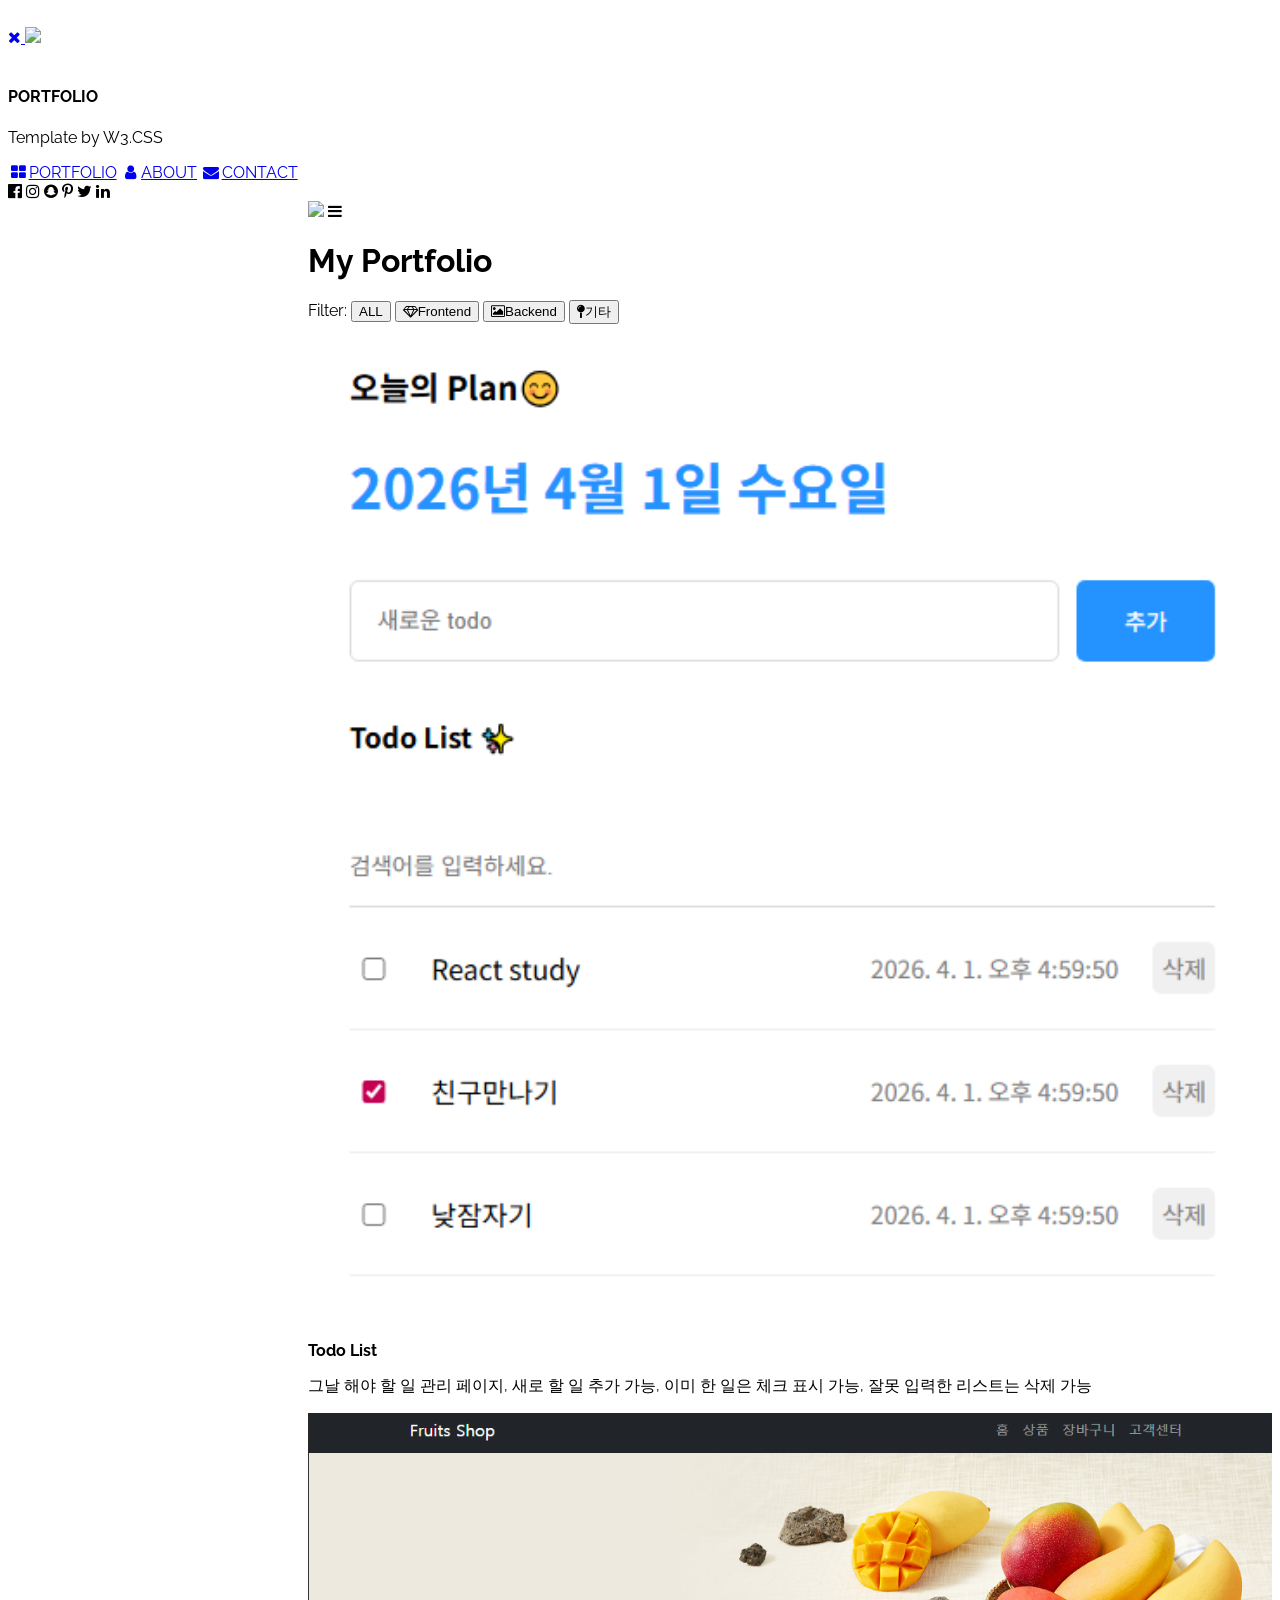
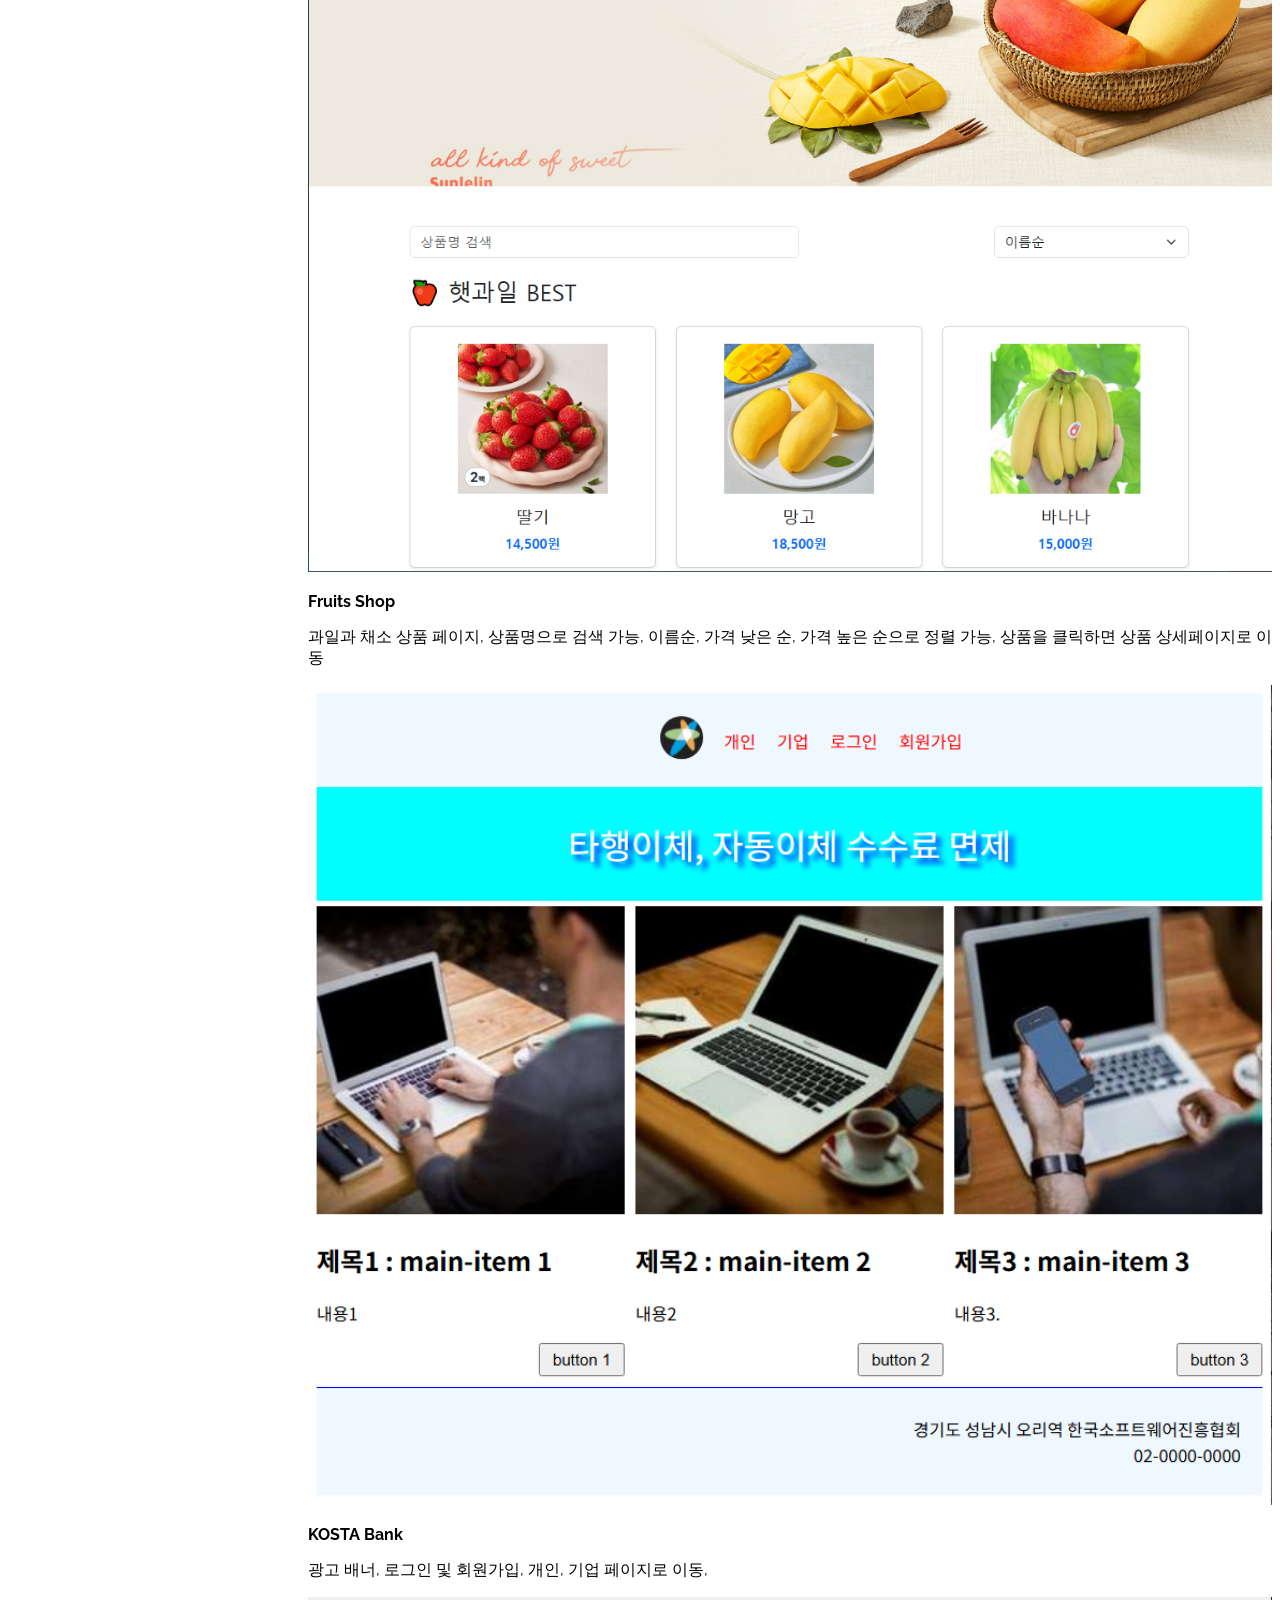
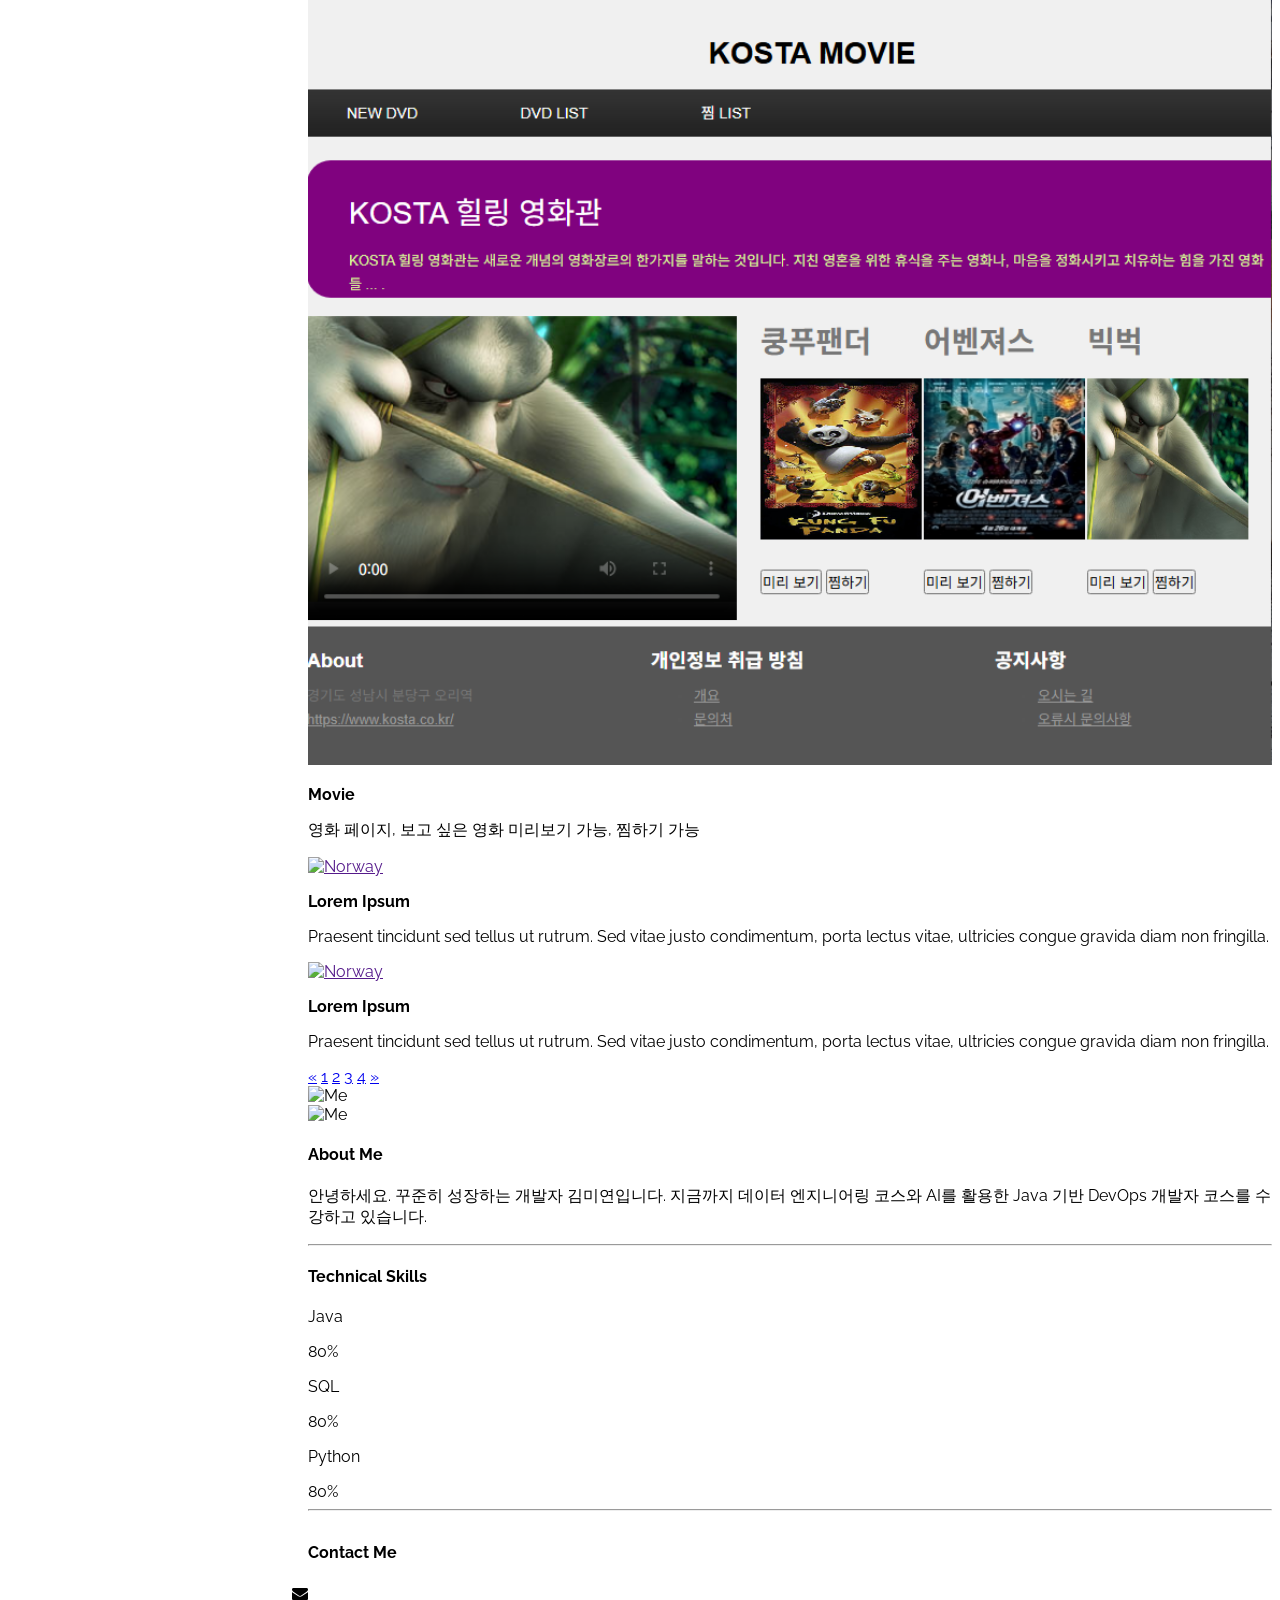
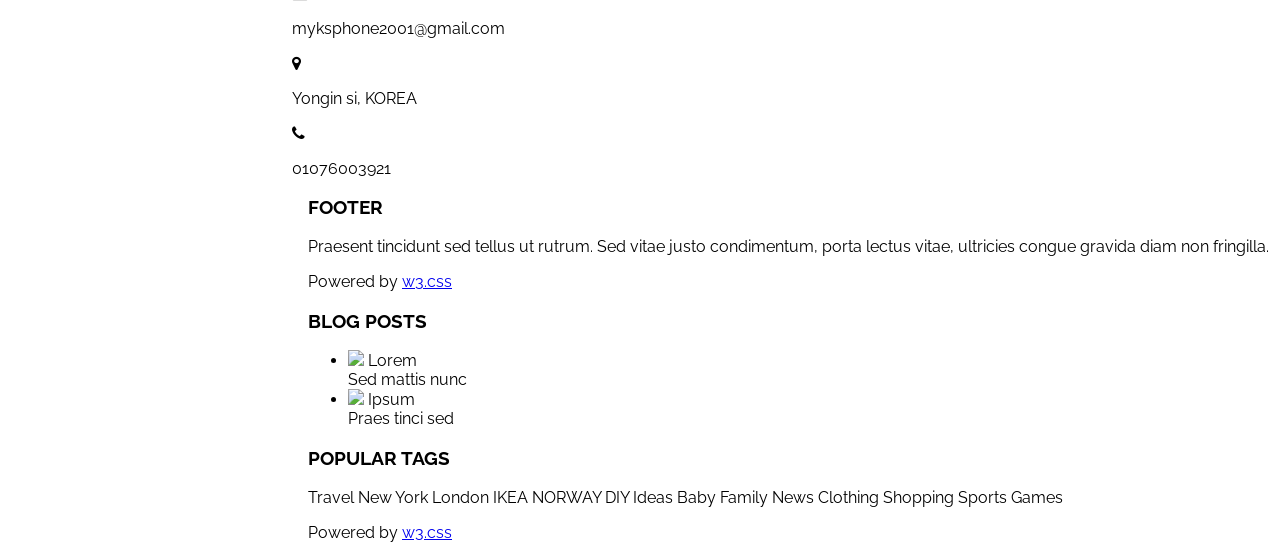
==== index.html @ e1bbd38f "github page index.html이랑 나머지 html" ====
<!doctype html>
<html>
  <head>
    <title>W3.CSS Template</title>
    <meta charset="UTF-8" />
    <meta name="viewport" content="width=device-width, initial-scale=1" />
    <link rel="stylesheet" href="https://www.w3schools.com/w3css/5/w3.css" />
    <link
      rel="stylesheet"
      href="https://fonts.googleapis.com/css?family=Raleway"
    />
    <link
      rel="stylesheet"
      href="https://cdnjs.cloudflare.com/ajax/libs/font-awesome/4.7.0/css/font-awesome.min.css"
    />
    <style>
      body,
      h1,
      h2,
      h3,
      h4,
      h5,
      h6 {
        font-family: "Raleway", sans-serif;
      }
    </style>
  </head>
  <body class="w3-light-grey w3-content" style="max-width: 1600px">
    <!-- Sidebar/menu -->
    <nav
      class="w3-sidebar w3-collapse w3-white w3-animate-left"
      style="z-index: 3; width: 300px"
      id="mySidebar"
    >
      <br />
      <div class="w3-container">
        <a
          href="#"
          onclick="w3_close()"
          class="w3-hide-large w3-right w3-jumbo w3-padding w3-hover-grey"
          title="close menu"
        >
          <i class="fa fa-remove"></i>
        </a>
        <img
          src="/w3images/avatar_g2.jpg"
          style="width: 45%"
          class="w3-round"
        /><br /><br />
        <h4><b>PORTFOLIO</b></h4>
        <p class="w3-text-grey">Template by W3.CSS</p>
      </div>
      <div class="w3-bar-block">
        <a
          href="#portfolio"
          onclick="w3_close()"
          class="w3-bar-item w3-button w3-padding w3-text-teal"
          ><i class="fa fa-th-large fa-fw w3-margin-right"></i>PORTFOLIO</a
        >
        <a
          href="#about"
          onclick="w3_close()"
          class="w3-bar-item w3-button w3-padding"
          ><i class="fa fa-user fa-fw w3-margin-right"></i>ABOUT</a
        >
        <a
          href="#contact"
          onclick="w3_close()"
          class="w3-bar-item w3-button w3-padding"
          ><i class="fa fa-envelope fa-fw w3-margin-right"></i>CONTACT</a
        >
      </div>
      <div class="w3-panel w3-large">
        <i class="fa fa-facebook-official w3-hover-opacity"></i>
        <i class="fa fa-instagram w3-hover-opacity"></i>
        <i class="fa fa-snapchat w3-hover-opacity"></i>
        <i class="fa fa-pinterest-p w3-hover-opacity"></i>
        <i class="fa fa-twitter w3-hover-opacity"></i>
        <i class="fa fa-linkedin w3-hover-opacity"></i>
      </div>
    </nav>

    <!-- Overlay effect when opening sidebar on small screens -->
    <div
      class="w3-overlay w3-hide-large w3-animate-opacity"
      onclick="w3_close()"
      style="cursor: pointer"
      title="close side menu"
      id="myOverlay"
    ></div>

    <!-- !PAGE CONTENT! -->
    <div class="w3-main" style="margin-left: 300px">
      <!-- Header -->
      <header id="portfolio">
        <a href="#"
          ><img
            src="/w3images/avatar_g2.jpg"
            style="width: 65px"
            class="w3-circle w3-right w3-margin w3-hide-large w3-hover-opacity"
        /></a>
        <span
          class="w3-button w3-hide-large w3-xxlarge w3-hover-text-grey"
          onclick="w3_open()"
          ><i class="fa fa-bars"></i
        ></span>
        <div class="w3-container">
          <h1><b>My Portfolio</b></h1>
          <div class="w3-section w3-bottombar w3-padding-16">
            <span class="w3-margin-right">Filter:</span>
            <button class="w3-button w3-black">ALL</button>
            <button class="w3-button w3-white">
              <i class="fa fa-diamond w3-margin-right"></i>Frontend
            </button>
            <button class="w3-button w3-white w3-hide-small">
              <i class="fa fa-photo w3-margin-right"></i>Backend
            </button>
            <button class="w3-button w3-white w3-hide-small">
              <i class="fa fa-map-pin w3-margin-right"></i>기타
            </button>
          </div>
        </div>
      </header>

      <!-- First Photo Grid-->
      <div class="w3-row-padding">
        <div class="w3-third w3-container w3-margin-bottom">
          <a href="TodoList/ex03_TodoList_JS.html">
            <img
              src="/img/TodoList.png"
              alt="Norway"
              style="width: 100%"
              class="w3-hover-opacity"
            />
          </a>
          <div class="w3-container w3-white">
            <p><b>Todo List</b></p>
            <p>
              그날 해야 할 일 관리 페이지, 새로 할 일 추가 가능, 이미 한 일은
              체크 표시 가능, 잘못 입력한 리스트는 삭제 가능
            </p>
          </div>
        </div>
        <div class="w3-third w3-container w3-margin-bottom">
          <a href="fruits_shop_temp/index.html">
            <img
              src="/img/fruits_shop.png"
              alt="Norway"
              style="width: 100%"
              class="w3-hover-opacity"
            />
          </a>
          <div class="w3-container w3-white">
            <p><b>Fruits Shop</b></p>
            <p>
              과일과 채소 상품 페이지, 상품명으로 검색 가능, 이름순, 가격 낮은
              순, 가격 높은 순으로 정렬 가능, 상품을 클릭하면 상품 상세페이지로
              이동
            </p>
          </div>
        </div>
        <div class="w3-third w3-container">
          <a href="WS_03_template/index.html">
            <img
              src="img/KOSTA_bank.png"
              alt="Norway"
              style="width: 100%"
              class="w3-hover-opacity"
            />
          </a>
          <div class="w3-container w3-white">
            <p><b>KOSTA Bank</b></p>
            <p>광고 배너, 로그인 및 회원가입, 개인, 기업 페이지로 이동,</p>
          </div>
        </div>
      </div>

      <!-- Second Photo Grid-->
      <div class="w3-row-padding">
        <div class="w3-third w3-container w3-margin-bottom">
          <a href="MovieSample/index.html">
            <img
              src="img/Movie.png"
              alt="Norway"
              style="width: 100%"
              class="w3-hover-opacity"
          /></a>
          <div class="w3-container w3-white">
            <p><b>Movie</b></p>
            <p>영화 페이지, 보고 싶은 영화 미리보기 가능, 찜하기 가능</p>
          </div>
        </div>
        <div class="w3-third w3-container w3-margin-bottom">
          <a href="">
            <img
              src=""
              alt="Norway"
              style="width: 100%"
              class="w3-hover-opacity"
            />
          </a>
          <div class="w3-container w3-white">
            <p><b>Lorem Ipsum</b></p>
            <p>
              Praesent tincidunt sed tellus ut rutrum. Sed vitae justo
              condimentum, porta lectus vitae, ultricies congue gravida diam non
              fringilla.
            </p>
          </div>
        </div>
        <div class="w3-third w3-container">
          <a href="">
            <img
              src=""
              alt="Norway"
              style="width: 100%"
              class="w3-hover-opacity"
            />
          </a>
          <div class="w3-container w3-white">
            <p><b>Lorem Ipsum</b></p>
            <p>
              Praesent tincidunt sed tellus ut rutrum. Sed vitae justo
              condimentum, porta lectus vitae, ultricies congue gravida diam non
              fringilla.
            </p>
          </div>
        </div>
      </div>

      <!-- Pagination -->
      <div class="w3-center w3-padding-32">
        <div class="w3-bar">
          <a
            href="#"
            class="w3-bar-item w3-button w3-hover-black"
            data-page="pre"
            >«</a
          >
          <a href="#" class="w3-bar-item w3-black w3-button" data-page="1">1</a>
          <a href="#" class="w3-bar-item w3-button w3-hover-black" data-page="2"
            >2</a
          >
          <a href="#" class="w3-bar-item w3-button w3-hover-black" data-page="3"
            >3</a
          >
          <a href="#" class="w3-bar-item w3-button w3-hover-black" data-page="4"
            >4</a
          >
          <a
            href="#"
            class="w3-bar-item w3-button w3-hover-black"
            data-page="next"
            >»</a
          >
        </div>
      </div>

      <!-- Images of Me -->
      <div class="w3-row-padding w3-padding-16" id="about">
        <div class="w3-col m6">
          <img src="" alt="Me" style="width: 100%" />
        </div>
        <div class="w3-col m6">
          <img src="" alt="Me" style="width: 100%" />
        </div>
      </div>

      <div class="w3-container w3-padding-large" style="margin-bottom: 32px">
        <h4><b>About Me</b></h4>
        <p>
          안녕하세요. 꾸준히 성장하는 개발자 김미연입니다. 지금까지 데이터
          엔지니어링 코스와 AI를 활용한 Java 기반 DevOps 개발자 코스를 수강하고
          있습니다.
        </p>
        <hr />

        <h4>Technical Skills</h4>
        <!-- Progress bars / Skills -->
        <p>Java</p>
        <div class="w3-grey">
          <div
            class="w3-container w3-dark-grey w3-padding w3-center"
            style="width: 80%"
          >
            80%
          </div>
        </div>
        <p>SQL</p>
        <div class="w3-grey">
          <div
            class="w3-container w3-dark-grey w3-padding w3-center"
            style="width: 80%"
          >
            80%
          </div>
        </div>
        <p>Python</p>
        <div class="w3-grey">
          <div
            class="w3-container w3-dark-grey w3-padding w3-center"
            style="width: 80%"
          >
            80%
          </div>
        </div>
        <hr />
      </div>

      <!-- Contact Section -->
      <div class="w3-container w3-padding-large w3-grey">
        <h4 id="contact"><b>Contact Me</b></h4>
        <div
          class="w3-row-padding w3-center w3-padding-24"
          style="margin: 0 -16px"
        >
          <div class="w3-third w3-dark-grey">
            <p><i class="fa fa-envelope w3-xxlarge w3-text-light-grey"></i></p>
            <p>myksphone2001@gmail.com</p>
          </div>
          <div class="w3-third w3-teal">
            <p>
              <i class="fa fa-map-marker w3-xxlarge w3-text-light-grey"></i>
            </p>
            <p>Yongin si, KOREA</p>
          </div>
          <div class="w3-third w3-dark-grey">
            <p><i class="fa fa-phone w3-xxlarge w3-text-light-grey"></i></p>
            <p>01076003921</p>
          </div>
        </div>
        <!-- <hr class="w3-opacity" />
        <form action="/action_page.php" target="_blank">
          <div class="w3-section">
            <label>Name</label>
            <input
              class="w3-input w3-border"
              type="text"
              name="Name"
              required
            />
          </div>
          <div class="w3-section">
            <label>Email</label>
            <input
              class="w3-input w3-border"
              type="text"
              name="Email"
              required
            />
          </div>
          <div class="w3-section">
            <label>Message</label>
            <input
              class="w3-input w3-border"
              type="text"
              name="Message"
              required
            />
          </div>
          <button type="submit" class="w3-button w3-black w3-margin-bottom">
            <i class="fa fa-paper-plane w3-margin-right"></i>Send Message
          </button>
        </form> -->
      </div>

      <!-- Footer -->
      <footer class="w3-container w3-padding-32 w3-dark-grey">
        <div class="w3-row-padding">
          <div class="w3-third">
            <h3>FOOTER</h3>
            <p>
              Praesent tincidunt sed tellus ut rutrum. Sed vitae justo
              condimentum, porta lectus vitae, ultricies congue gravida diam non
              fringilla.
            </p>
            <p>
              Powered by
              <a
                href="https://www.w3schools.com/w3css/default.asp"
                target="_blank"
                >w3.css</a
              >
            </p>
          </div>

          <div class="w3-third">
            <h3>BLOG POSTS</h3>
            <ul class="w3-ul w3-hoverable">
              <li class="w3-padding-16">
                <img
                  src="/w3images/workshop.jpg"
                  class="w3-left w3-margin-right"
                  style="width: 50px"
                />
                <span class="w3-large">Lorem</span><br />
                <span>Sed mattis nunc</span>
              </li>
              <li class="w3-padding-16">
                <img
                  src="/w3images/gondol.jpg"
                  class="w3-left w3-margin-right"
                  style="width: 50px"
                />
                <span class="w3-large">Ipsum</span><br />
                <span>Praes tinci sed</span>
              </li>
            </ul>
          </div>

          <div class="w3-third">
            <h3>POPULAR TAGS</h3>
            <p>
              <span class="w3-tag w3-black w3-margin-bottom">Travel</span>
              <span class="w3-tag w3-grey w3-small w3-margin-bottom"
                >New York</span
              >
              <span class="w3-tag w3-grey w3-small w3-margin-bottom"
                >London</span
              >
              <span class="w3-tag w3-grey w3-small w3-margin-bottom">IKEA</span>
              <span class="w3-tag w3-grey w3-small w3-margin-bottom"
                >NORWAY</span
              >
              <span class="w3-tag w3-grey w3-small w3-margin-bottom">DIY</span>
              <span class="w3-tag w3-grey w3-small w3-margin-bottom"
                >Ideas</span
              >
              <span class="w3-tag w3-grey w3-small w3-margin-bottom">Baby</span>
              <span class="w3-tag w3-grey w3-small w3-margin-bottom"
                >Family</span
              >
              <span class="w3-tag w3-grey w3-small w3-margin-bottom">News</span>
              <span class="w3-tag w3-grey w3-small w3-margin-bottom"
                >Clothing</span
              >
              <span class="w3-tag w3-grey w3-small w3-margin-bottom"
                >Shopping</span
              >
              <span class="w3-tag w3-grey w3-small w3-margin-bottom"
                >Sports</span
              >
              <span class="w3-tag w3-grey w3-small w3-margin-bottom"
                >Games</span
              >
            </p>
          </div>
        </div>
      </footer>

      <div class="w3-black w3-center w3-padding-24">
        Powered by
        <a
          href="https://www.w3schools.com/w3css/default.asp"
          title="W3.CSS"
          target="_blank"
          class="w3-hover-opacity"
          >w3.css</a
        >
      </div>

      <!-- End page content -->
    </div>

    <script>
      // Script to open and close sidebar
      function w3_open() {
        document.getElementById("mySidebar").style.display = "block";
        document.getElementById("myOverlay").style.display = "block";
      }

      function w3_close() {
        document.getElementById("mySidebar").style.display = "none";
        document.getElementById("myOverlay").style.display = "none";
      }
    </script>
  </body>
</html>
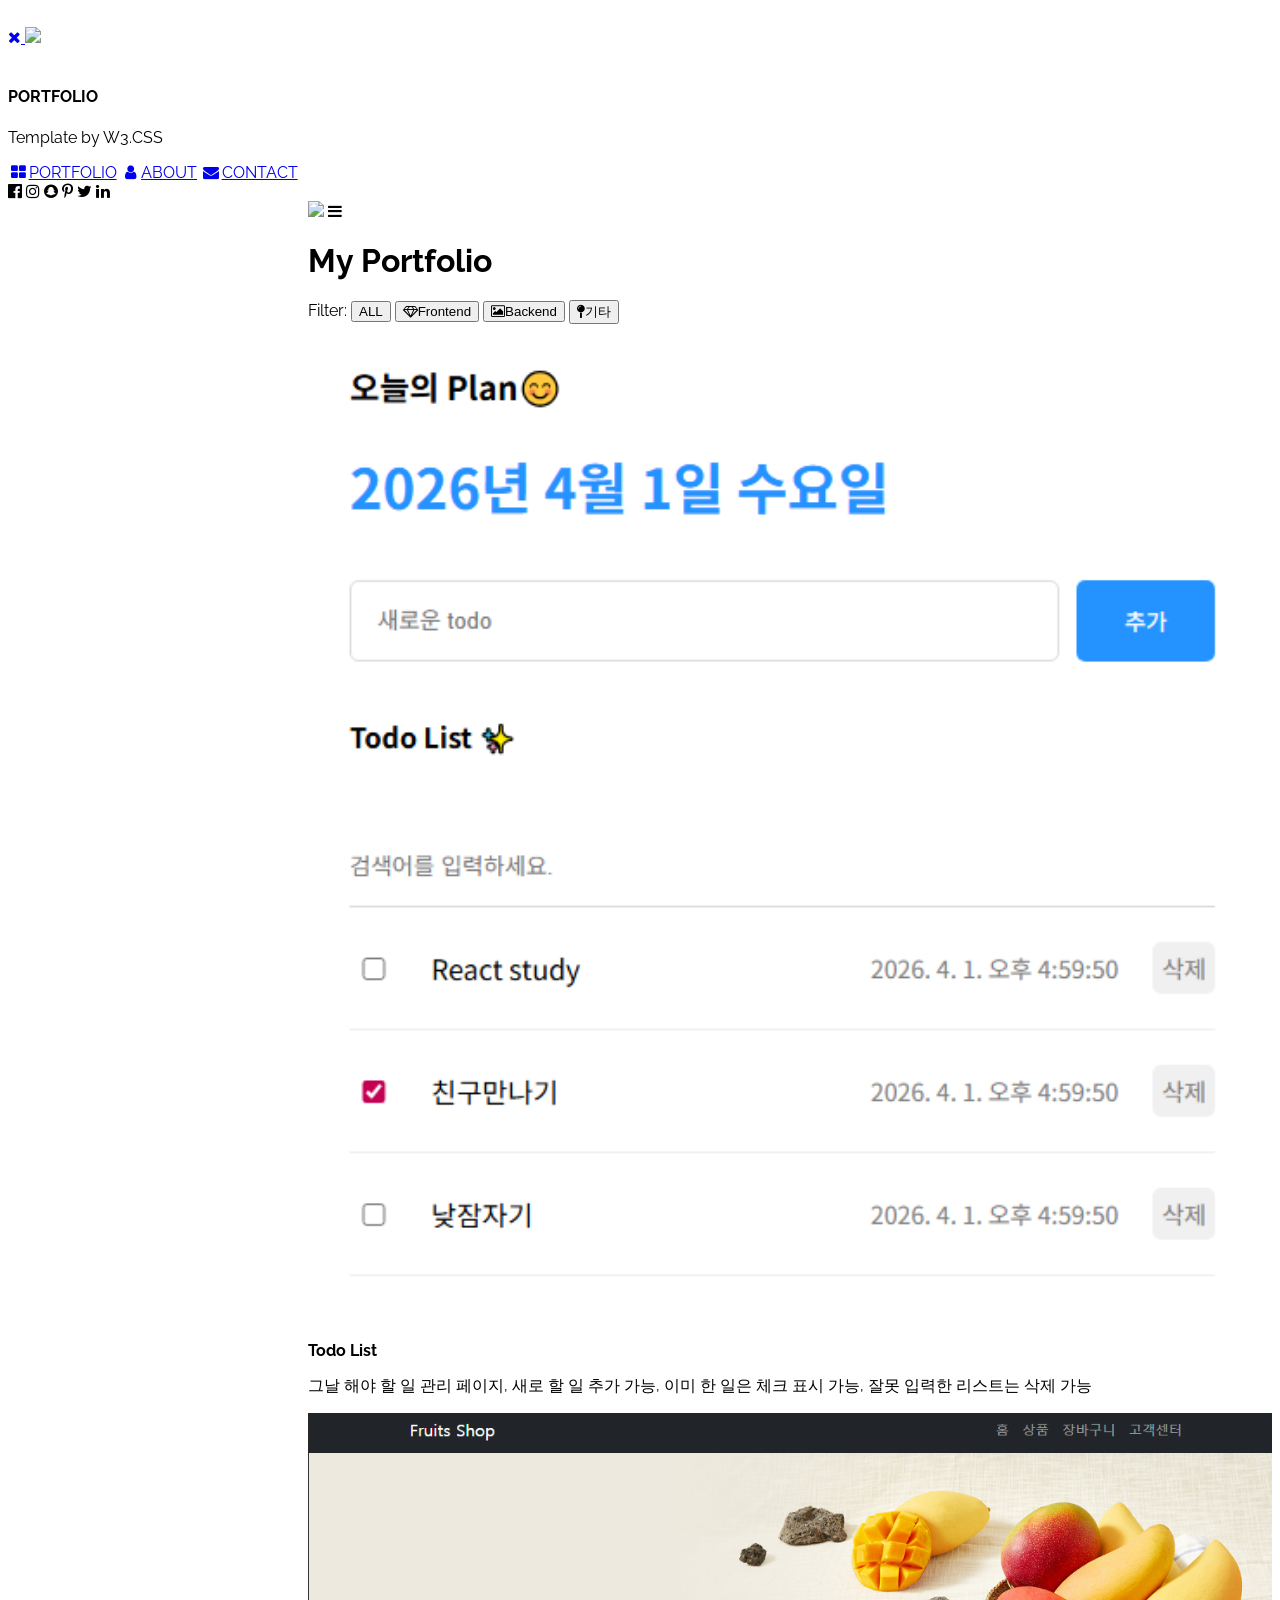
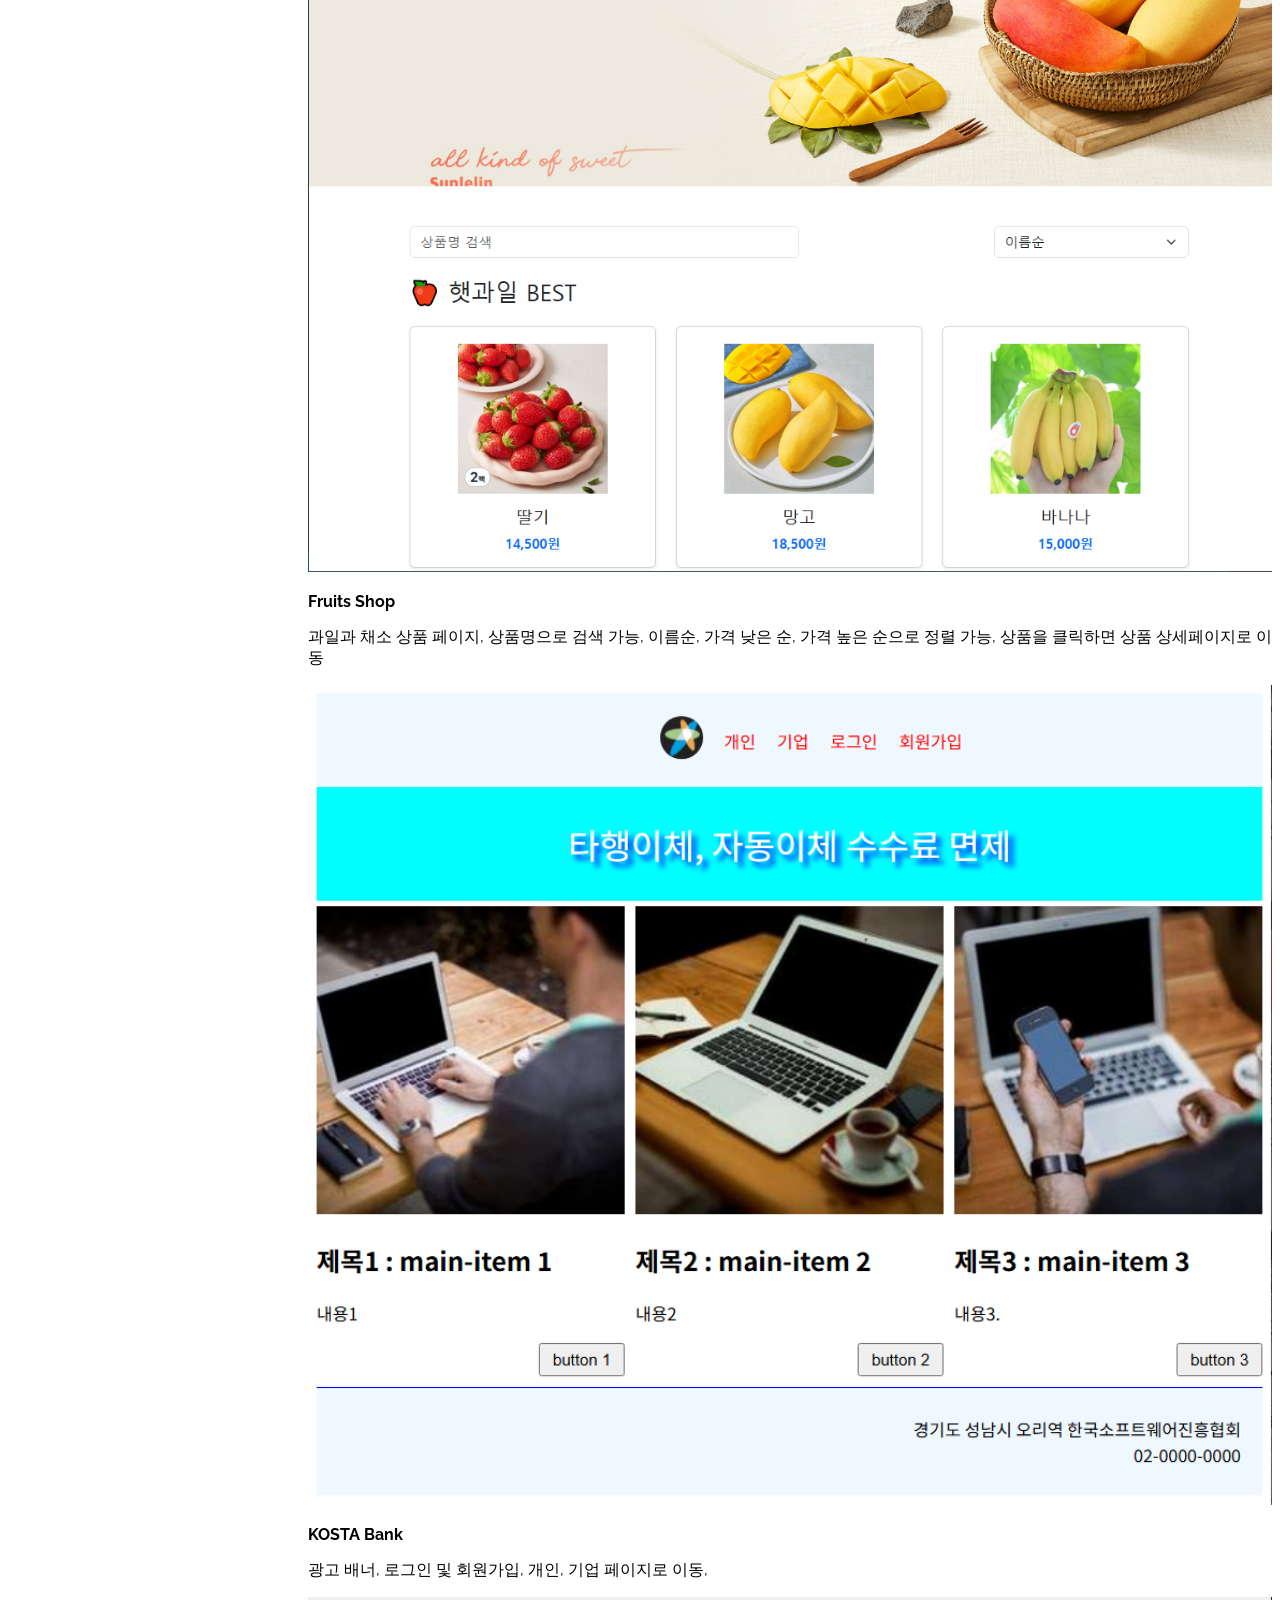
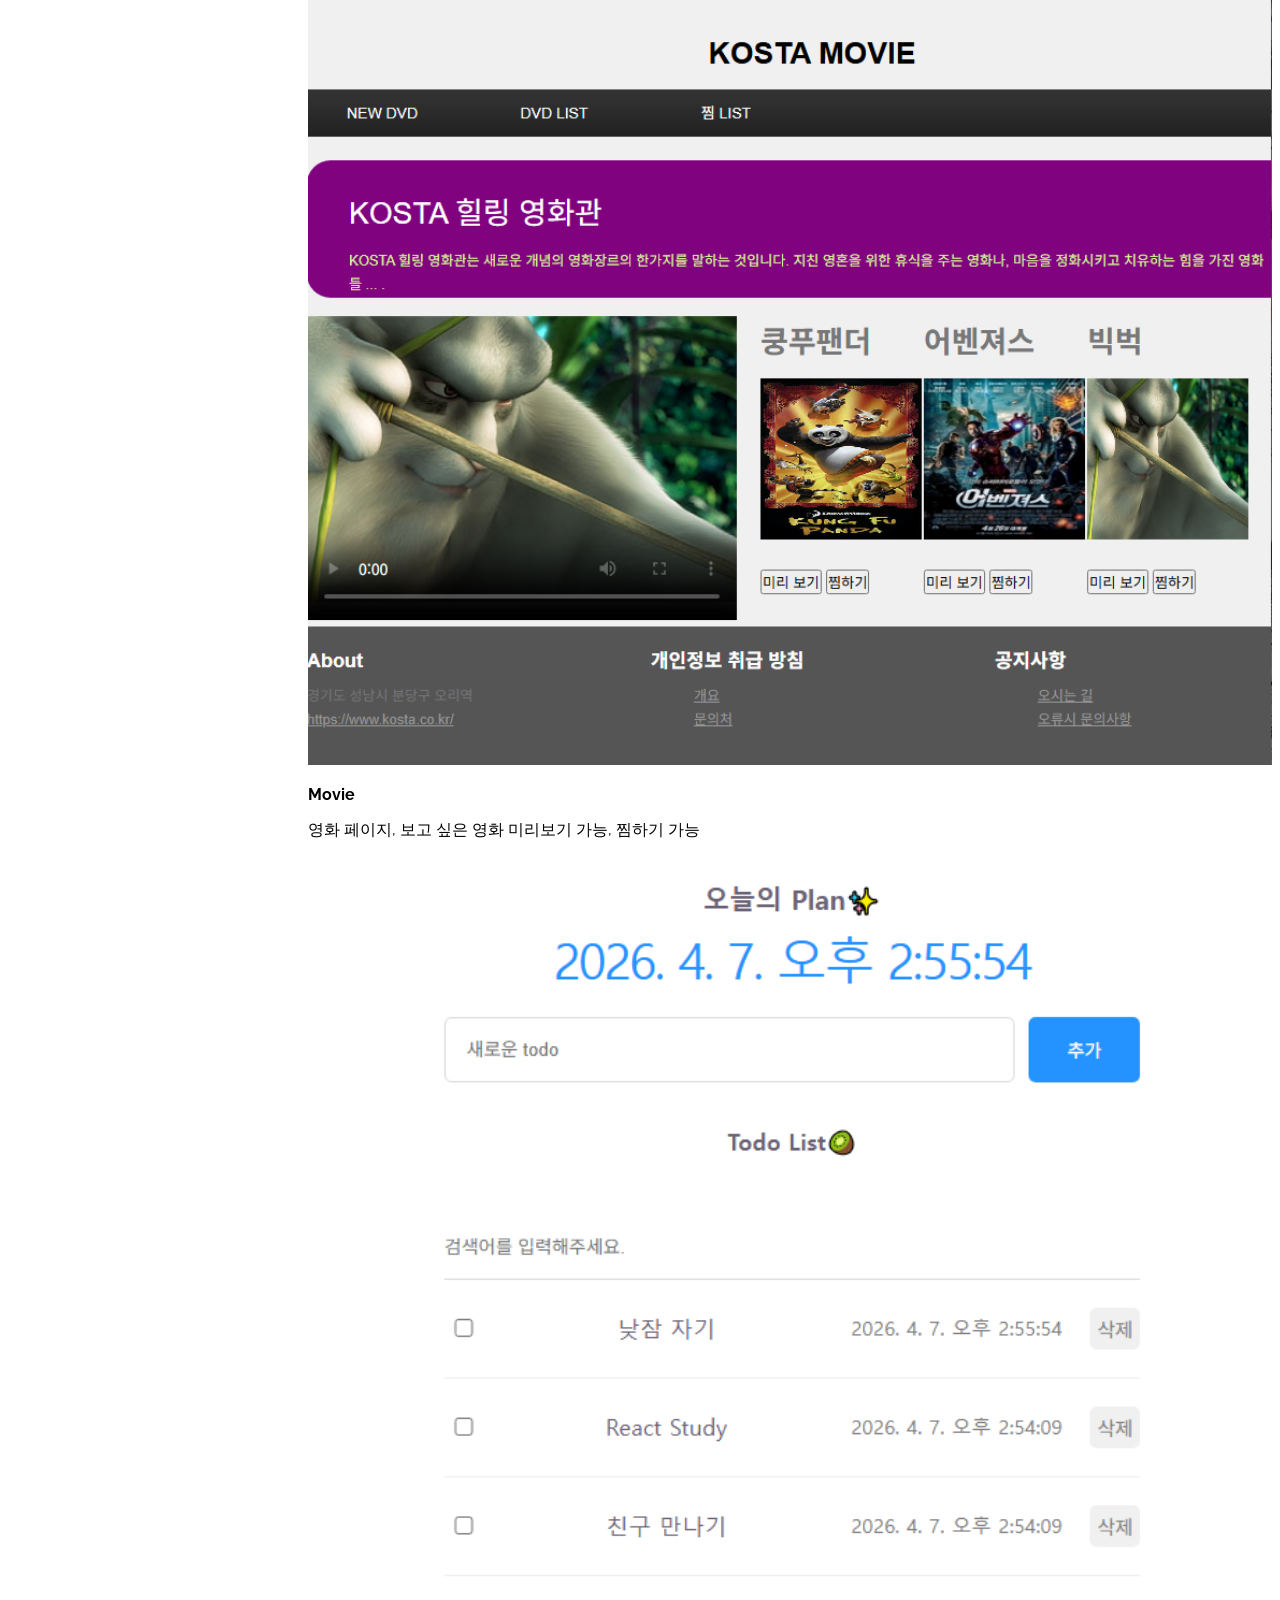
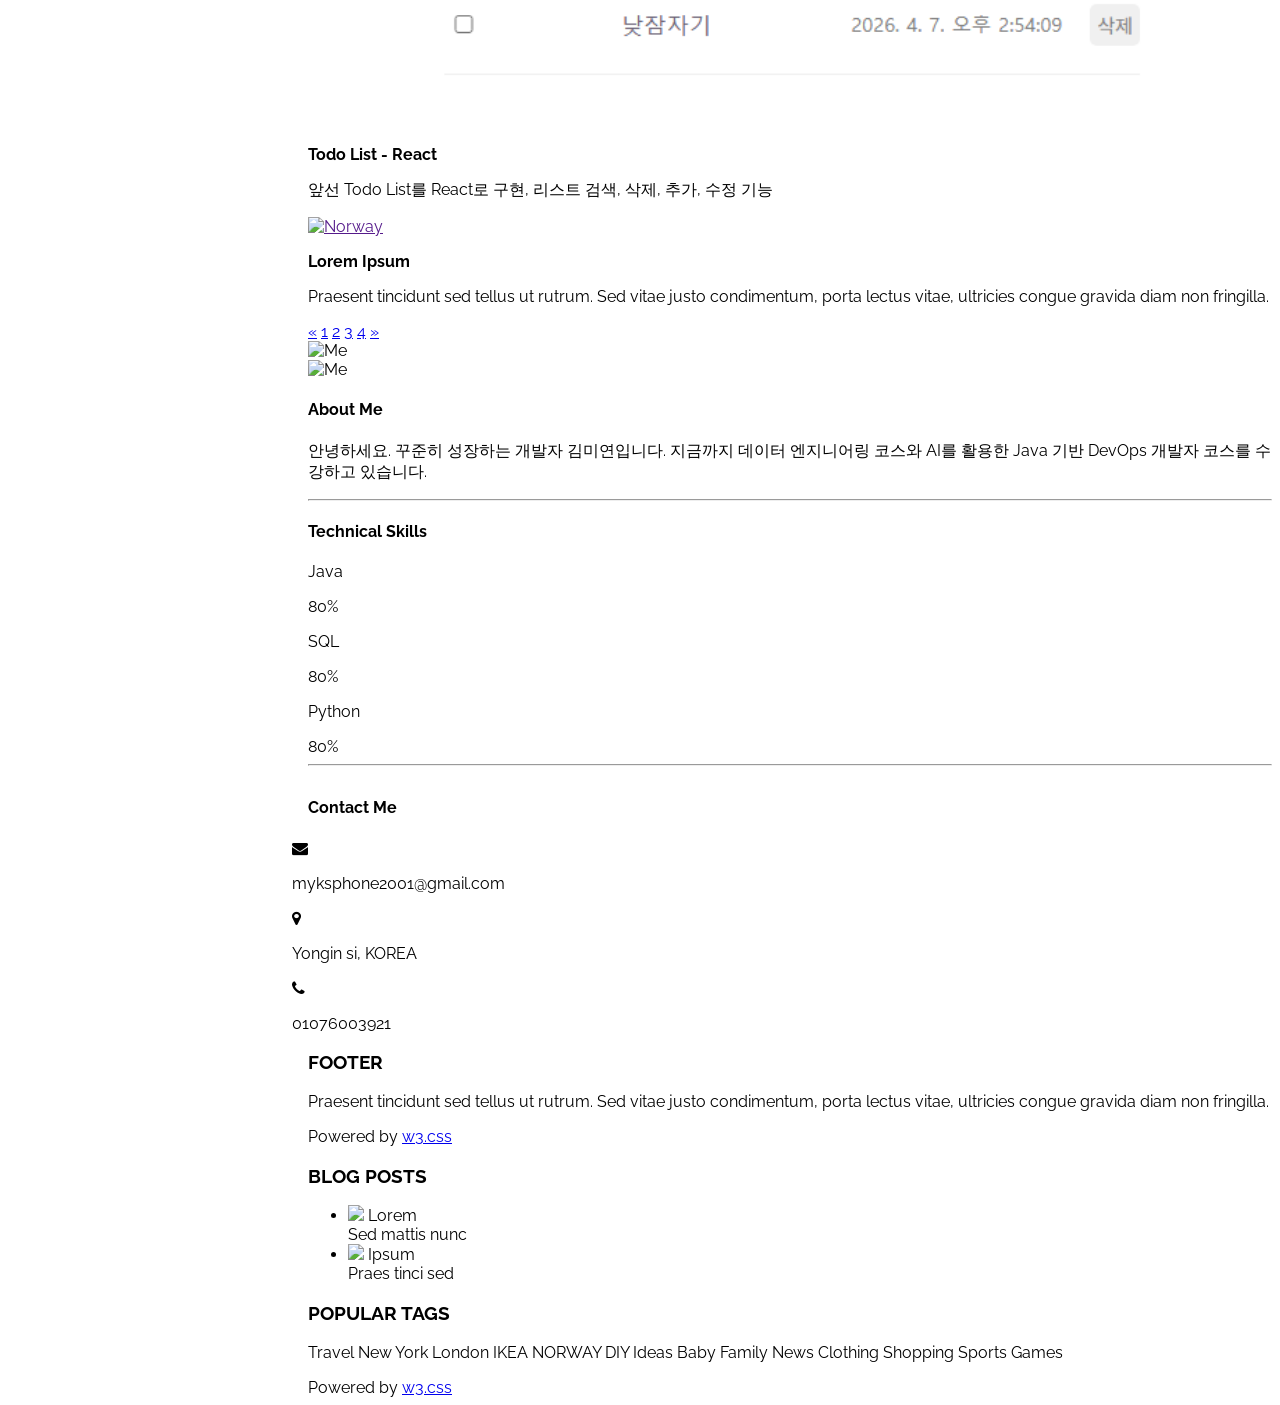
==== commit 430c25b1: "TodoList React ver 추가" ====
--- a/index.html
+++ b/index.html
@@ -1,7 +1,7 @@
 <!doctype html>
 <html>
   <head>
-    <title>W3.CSS Template</title>
+    <title>Rortfolio</title>
     <meta charset="UTF-8" />
     <meta name="viewport" content="width=device-width, initial-scale=1" />
     <link rel="stylesheet" href="https://www.w3schools.com/w3css/5/w3.css" />
@@ -127,7 +127,7 @@
         <div class="w3-third w3-container w3-margin-bottom">
           <a href="TodoList/ex03_TodoList_JS.html">
             <img
-              src="/img/TodoList.png"
+              src="./img/TodoList.png"
               alt="Norway"
               style="width: 100%"
               class="w3-hover-opacity"
@@ -144,7 +144,7 @@
         <div class="w3-third w3-container w3-margin-bottom">
           <a href="fruits_shop_temp/index.html">
             <img
-              src="/img/fruits_shop.png"
+              src="./img/fruits_shop.png"
               alt="Norway"
               style="width: 100%"
               class="w3-hover-opacity"
@@ -162,7 +162,7 @@
         <div class="w3-third w3-container">
           <a href="WS_03_template/index.html">
             <img
-              src="img/KOSTA_bank.png"
+              src="./img/KOSTA_bank.png"
               alt="Norway"
               style="width: 100%"
               class="w3-hover-opacity"
@@ -180,7 +180,7 @@
         <div class="w3-third w3-container w3-margin-bottom">
           <a href="MovieSample/index.html">
             <img
-              src="img/Movie.png"
+              src="./img/Movie.png"
               alt="Norway"
               style="width: 100%"
               class="w3-hover-opacity"
@@ -191,20 +191,18 @@
           </div>
         </div>
         <div class="w3-third w3-container w3-margin-bottom">
-          <a href="">
-            <img
-              src=""
+          <a href="TodoList_React/index.html">
+            <img
+              src="./img/TodoList_React.png"
               alt="Norway"
               style="width: 100%"
               class="w3-hover-opacity"
             />
           </a>
           <div class="w3-container w3-white">
-            <p><b>Lorem Ipsum</b></p>
-            <p>
-              Praesent tincidunt sed tellus ut rutrum. Sed vitae justo
-              condimentum, porta lectus vitae, ultricies congue gravida diam non
-              fringilla.
+            <p><b>Todo List - React</b></p>
+            <p>
+              앞선 Todo List를 React로 구현, 리스트 검색, 삭제, 추가, 수정 기능
             </p>
           </div>
         </div>
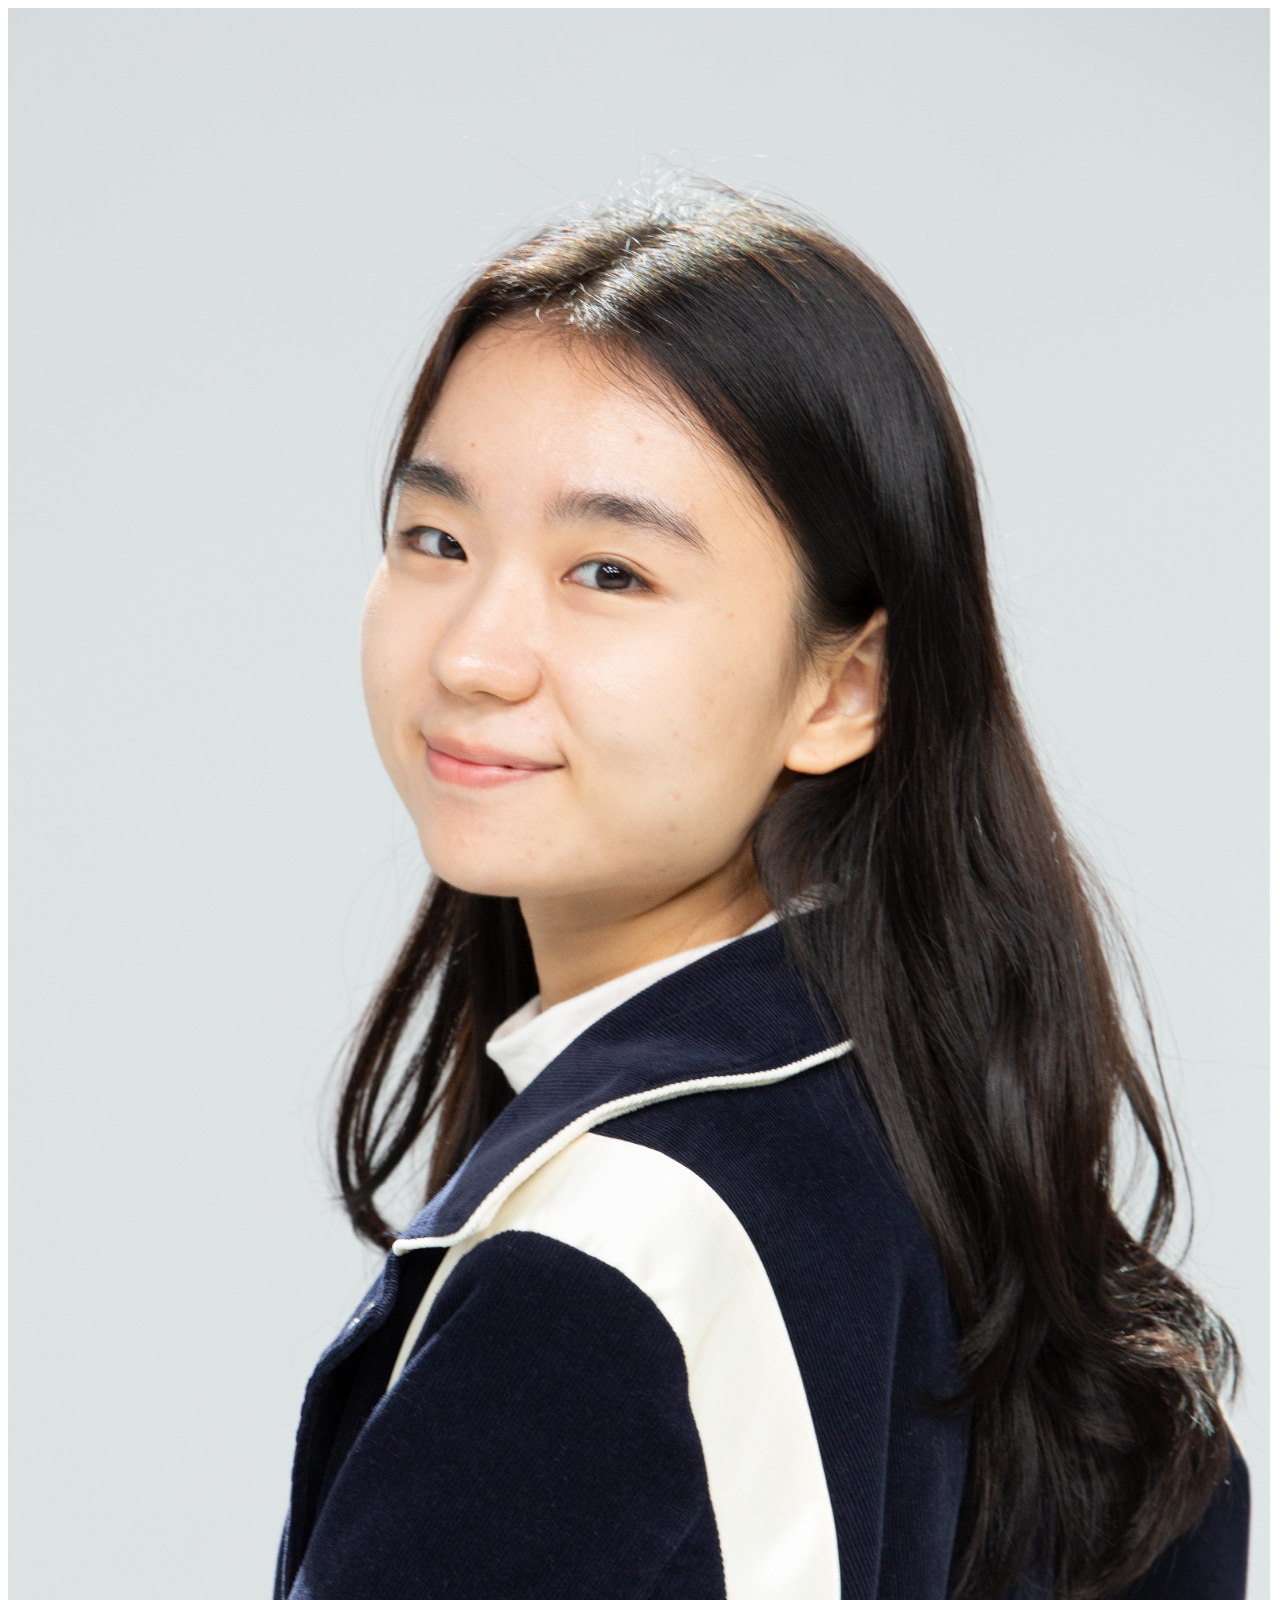
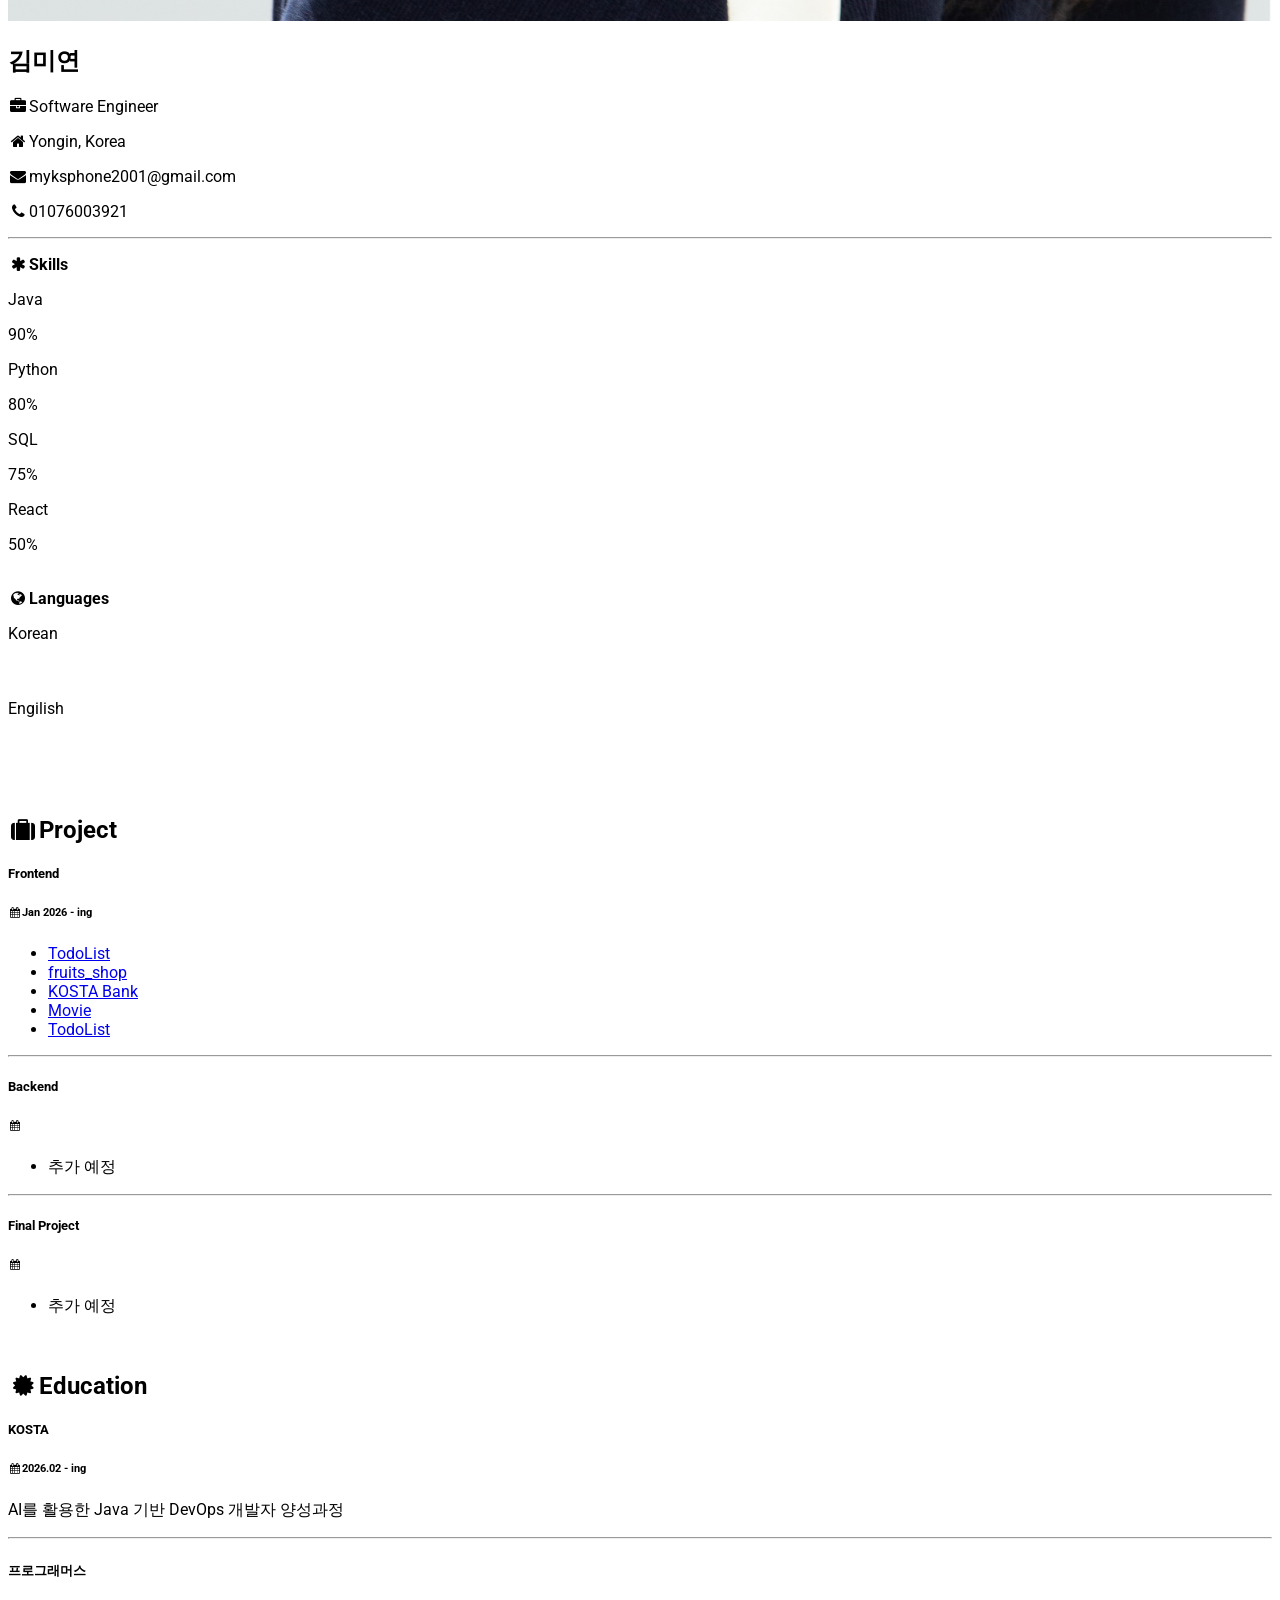
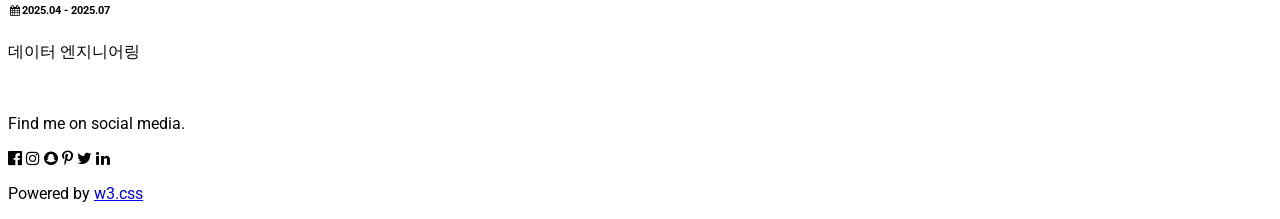
==== commit 737ea797: "index 페이지 변경" ====
--- a/index.html
+++ b/index.html
@@ -1,19 +1,20 @@
 <!doctype html>
 <html>
   <head>
-    <title>Rortfolio</title>
+    <title>W3.CSS Template</title>
     <meta charset="UTF-8" />
     <meta name="viewport" content="width=device-width, initial-scale=1" />
     <link rel="stylesheet" href="https://www.w3schools.com/w3css/5/w3.css" />
     <link
       rel="stylesheet"
-      href="https://fonts.googleapis.com/css?family=Raleway"
+      href="https://fonts.googleapis.com/css?family=Roboto"
     />
     <link
       rel="stylesheet"
       href="https://cdnjs.cloudflare.com/ajax/libs/font-awesome/4.7.0/css/font-awesome.min.css"
     />
     <style>
+      html,
       body,
       h1,
       h2,
@@ -21,456 +22,247 @@
       h4,
       h5,
       h6 {
-        font-family: "Raleway", sans-serif;
+        font-family: "Roboto", sans-serif;
       }
     </style>
   </head>
-  <body class="w3-light-grey w3-content" style="max-width: 1600px">
-    <!-- Sidebar/menu -->
-    <nav
-      class="w3-sidebar w3-collapse w3-white w3-animate-left"
-      style="z-index: 3; width: 300px"
-      id="mySidebar"
-    >
-      <br />
-      <div class="w3-container">
-        <a
-          href="#"
-          onclick="w3_close()"
-          class="w3-hide-large w3-right w3-jumbo w3-padding w3-hover-grey"
-          title="close menu"
-        >
-          <i class="fa fa-remove"></i>
-        </a>
-        <img
-          src="/w3images/avatar_g2.jpg"
-          style="width: 45%"
-          class="w3-round"
-        /><br /><br />
-        <h4><b>PORTFOLIO</b></h4>
-        <p class="w3-text-grey">Template by W3.CSS</p>
+  <body class="w3-light-grey">
+    <!-- Page Container -->
+    <div class="w3-content w3-margin-top" style="max-width: 1400px">
+      <!-- The Grid -->
+      <div class="w3-row-padding">
+        <!-- Left Column -->
+        <div class="w3-third">
+          <div class="w3-white w3-text-grey w3-card-4">
+            <div class="w3-display-container">
+              <img src="img/miyeon.JPG" style="width: 100%" alt="miyeon" />
+              <div class="w3-display-bottomleft w3-container w3-text-white">
+                <h2>김미연</h2>
+              </div>
+            </div>
+            <div class="w3-container">
+              <p>
+                <i
+                  class="fa fa-briefcase fa-fw w3-margin-right w3-large w3-text-teal"
+                ></i
+                >Software Engineer
+              </p>
+              <p>
+                <i
+                  class="fa fa-home fa-fw w3-margin-right w3-large w3-text-teal"
+                ></i
+                >Yongin, Korea
+              </p>
+              <p>
+                <i
+                  class="fa fa-envelope fa-fw w3-margin-right w3-large w3-text-teal"
+                ></i
+                >myksphone2001@gmail.com
+              </p>
+              <p>
+                <i
+                  class="fa fa-phone fa-fw w3-margin-right w3-large w3-text-teal"
+                ></i
+                >01076003921
+              </p>
+              <hr />
+
+              <p class="w3-large">
+                <b
+                  ><i
+                    class="fa fa-asterisk fa-fw w3-margin-right w3-text-teal"
+                  ></i
+                  >Skills</b
+                >
+              </p>
+              <p>Java</p>
+              <div class="w3-light-grey w3-round-xlarge w3-small">
+                <div
+                  class="w3-container w3-center w3-round-xlarge w3-teal"
+                  style="width: 90%"
+                >
+                  90%
+                </div>
+              </div>
+              <p>Python</p>
+              <div class="w3-light-grey w3-round-xlarge w3-small">
+                <div
+                  class="w3-container w3-center w3-round-xlarge w3-teal"
+                  style="width: 80%"
+                >
+                  <div class="w3-center w3-text-white">80%</div>
+                </div>
+              </div>
+              <p>SQL</p>
+              <div class="w3-light-grey w3-round-xlarge w3-small">
+                <div
+                  class="w3-container w3-center w3-round-xlarge w3-teal"
+                  style="width: 75%"
+                >
+                  75%
+                </div>
+              </div>
+              <p>React</p>
+              <div class="w3-light-grey w3-round-xlarge w3-small">
+                <div
+                  class="w3-container w3-center w3-round-xlarge w3-teal"
+                  style="width: 50%"
+                >
+                  50%
+                </div>
+              </div>
+              <br />
+
+              <p class="w3-large w3-text-theme">
+                <b
+                  ><i class="fa fa-globe fa-fw w3-margin-right w3-text-teal"></i
+                  >Languages</b
+                >
+              </p>
+              <p>Korean</p>
+              <div class="w3-light-grey w3-round-xlarge">
+                <div
+                  class="w3-round-xlarge w3-teal"
+                  style="height: 24px; width: 100%"
+                ></div>
+              </div>
+              <p>Engilish</p>
+              <div class="w3-light-grey w3-round-xlarge">
+                <div
+                  class="w3-round-xlarge w3-teal"
+                  style="height: 24px; width: 55%"
+                ></div>
+              </div>
+              <!-- <p>German</p>
+              <div class="w3-light-grey w3-round-xlarge">
+                <div
+                  class="w3-round-xlarge w3-teal"
+                  style="height: 24px; width: 25%"
+                ></div>
+              </div> -->
+              <br />
+            </div>
+          </div>
+          <br />
+
+          <!-- End Left Column -->
+        </div>
+
+        <!-- Right Column -->
+        <div class="w3-twothird">
+          <div class="w3-container w3-card w3-white w3-margin-bottom">
+            <h2 class="w3-text-grey w3-padding-16">
+              <i
+                class="fa fa-suitcase fa-fw w3-margin-right w3-xxlarge w3-text-teal"
+              ></i
+              >Project
+            </h2>
+            <div class="w3-container">
+              <h5 class="w3-opacity">
+                <b>Frontend</b>
+              </h5>
+              <h6 class="w3-text-teal">
+                <i class="fa fa-calendar fa-fw w3-margin-right"></i>Jan 2026 -
+                ing<!--Jan 2015 -
+                <span class="w3-tag w3-teal w3-round">Current</span>-->
+              </h6>
+              <div>
+                <ul>
+                  <li><a href="TodoList/ex03_TodoList_JS.html">TodoList</a></li>
+                  <li><a href="fruits_shop_temp/index.html">fruits_shop</a></li>
+                  <li><a href="WS_03_template/index.html">KOSTA Bank</a></li>
+                  <li><a href="MovieSample/index.html">Movie</a></li>
+                  <li><a href="TodoList_React/index.html">TodoList</a></li>
+                </ul>
+              </div>
+              <hr />
+            </div>
+            <div class="w3-container">
+              <h5 class="w3-opacity"><b>Backend</b></h5>
+              <h6 class="w3-text-teal">
+                <i class="fa fa-calendar fa-fw w3-margin-right"></i>
+              </h6>
+              <div>
+                <ul>
+                  <li>추가 예정</li>
+                </ul>
+              </div>
+              <hr />
+            </div>
+            <div class="w3-container">
+              <h5 class="w3-opacity">
+                <b>Final Project</b>
+              </h5>
+              <h6 class="w3-text-teal">
+                <i class="fa fa-calendar fa-fw w3-margin-right"></i>
+              </h6>
+              <div>
+                <ul>
+                  <li>추가 예정</li>
+                </ul>
+              </div>
+              <br />
+            </div>
+          </div>
+
+          <div class="w3-container w3-card w3-white">
+            <h2 class="w3-text-grey w3-padding-16">
+              <i
+                class="fa fa-certificate fa-fw w3-margin-right w3-xxlarge w3-text-teal"
+              ></i
+              >Education
+            </h2>
+            <div class="w3-container">
+              <h5 class="w3-opacity"><b>KOSTA</b></h5>
+              <h6 class="w3-text-teal">
+                <i class="fa fa-calendar fa-fw w3-margin-right"></i>2026.02 -
+                ing
+              </h6>
+              <p>AI를 활용한 Java 기반 DevOps 개발자 양성과정</p>
+              <hr />
+            </div>
+            <!-- <div class="w3-container">
+              <h5 class="w3-opacity"><b>London Business School</b></h5>
+              <h6 class="w3-text-teal">
+                <i class="fa fa-calendar fa-fw w3-margin-right"></i>2013 - 2015
+              </h6>
+              <p>Master Degree</p>
+              <hr />
+            </div> -->
+            <div class="w3-container">
+              <h5 class="w3-opacity"><b>프로그래머스</b></h5>
+              <h6 class="w3-text-teal">
+                <i class="fa fa-calendar fa-fw w3-margin-right"></i>2025.04 -
+                2025.07
+              </h6>
+              <p>데이터 엔지니어링</p>
+              <br />
+            </div>
+          </div>
+
+          <!-- End Right Column -->
+        </div>
+
+        <!-- End Grid -->
       </div>
-      <div class="w3-bar-block">
-        <a
-          href="#portfolio"
-          onclick="w3_close()"
-          class="w3-bar-item w3-button w3-padding w3-text-teal"
-          ><i class="fa fa-th-large fa-fw w3-margin-right"></i>PORTFOLIO</a
-        >
-        <a
-          href="#about"
-          onclick="w3_close()"
-          class="w3-bar-item w3-button w3-padding"
-          ><i class="fa fa-user fa-fw w3-margin-right"></i>ABOUT</a
-        >
-        <a
-          href="#contact"
-          onclick="w3_close()"
-          class="w3-bar-item w3-button w3-padding"
-          ><i class="fa fa-envelope fa-fw w3-margin-right"></i>CONTACT</a
-        >
-      </div>
-      <div class="w3-panel w3-large">
-        <i class="fa fa-facebook-official w3-hover-opacity"></i>
-        <i class="fa fa-instagram w3-hover-opacity"></i>
-        <i class="fa fa-snapchat w3-hover-opacity"></i>
-        <i class="fa fa-pinterest-p w3-hover-opacity"></i>
-        <i class="fa fa-twitter w3-hover-opacity"></i>
-        <i class="fa fa-linkedin w3-hover-opacity"></i>
-      </div>
-    </nav>
-
-    <!-- Overlay effect when opening sidebar on small screens -->
-    <div
-      class="w3-overlay w3-hide-large w3-animate-opacity"
-      onclick="w3_close()"
-      style="cursor: pointer"
-      title="close side menu"
-      id="myOverlay"
-    ></div>
-
-    <!-- !PAGE CONTENT! -->
-    <div class="w3-main" style="margin-left: 300px">
-      <!-- Header -->
-      <header id="portfolio">
-        <a href="#"
-          ><img
-            src="/w3images/avatar_g2.jpg"
-            style="width: 65px"
-            class="w3-circle w3-right w3-margin w3-hide-large w3-hover-opacity"
-        /></a>
-        <span
-          class="w3-button w3-hide-large w3-xxlarge w3-hover-text-grey"
-          onclick="w3_open()"
-          ><i class="fa fa-bars"></i
-        ></span>
-        <div class="w3-container">
-          <h1><b>My Portfolio</b></h1>
-          <div class="w3-section w3-bottombar w3-padding-16">
-            <span class="w3-margin-right">Filter:</span>
-            <button class="w3-button w3-black">ALL</button>
-            <button class="w3-button w3-white">
-              <i class="fa fa-diamond w3-margin-right"></i>Frontend
-            </button>
-            <button class="w3-button w3-white w3-hide-small">
-              <i class="fa fa-photo w3-margin-right"></i>Backend
-            </button>
-            <button class="w3-button w3-white w3-hide-small">
-              <i class="fa fa-map-pin w3-margin-right"></i>기타
-            </button>
-          </div>
-        </div>
-      </header>
-
-      <!-- First Photo Grid-->
-      <div class="w3-row-padding">
-        <div class="w3-third w3-container w3-margin-bottom">
-          <a href="TodoList/ex03_TodoList_JS.html">
-            <img
-              src="./img/TodoList.png"
-              alt="Norway"
-              style="width: 100%"
-              class="w3-hover-opacity"
-            />
-          </a>
-          <div class="w3-container w3-white">
-            <p><b>Todo List</b></p>
-            <p>
-              그날 해야 할 일 관리 페이지, 새로 할 일 추가 가능, 이미 한 일은
-              체크 표시 가능, 잘못 입력한 리스트는 삭제 가능
-            </p>
-          </div>
-        </div>
-        <div class="w3-third w3-container w3-margin-bottom">
-          <a href="fruits_shop_temp/index.html">
-            <img
-              src="./img/fruits_shop.png"
-              alt="Norway"
-              style="width: 100%"
-              class="w3-hover-opacity"
-            />
-          </a>
-          <div class="w3-container w3-white">
-            <p><b>Fruits Shop</b></p>
-            <p>
-              과일과 채소 상품 페이지, 상품명으로 검색 가능, 이름순, 가격 낮은
-              순, 가격 높은 순으로 정렬 가능, 상품을 클릭하면 상품 상세페이지로
-              이동
-            </p>
-          </div>
-        </div>
-        <div class="w3-third w3-container">
-          <a href="WS_03_template/index.html">
-            <img
-              src="./img/KOSTA_bank.png"
-              alt="Norway"
-              style="width: 100%"
-              class="w3-hover-opacity"
-            />
-          </a>
-          <div class="w3-container w3-white">
-            <p><b>KOSTA Bank</b></p>
-            <p>광고 배너, 로그인 및 회원가입, 개인, 기업 페이지로 이동,</p>
-          </div>
-        </div>
-      </div>
-
-      <!-- Second Photo Grid-->
-      <div class="w3-row-padding">
-        <div class="w3-third w3-container w3-margin-bottom">
-          <a href="MovieSample/index.html">
-            <img
-              src="./img/Movie.png"
-              alt="Norway"
-              style="width: 100%"
-              class="w3-hover-opacity"
-          /></a>
-          <div class="w3-container w3-white">
-            <p><b>Movie</b></p>
-            <p>영화 페이지, 보고 싶은 영화 미리보기 가능, 찜하기 가능</p>
-          </div>
-        </div>
-        <div class="w3-third w3-container w3-margin-bottom">
-          <a href="TodoList_React/index.html">
-            <img
-              src="./img/TodoList_React.png"
-              alt="Norway"
-              style="width: 100%"
-              class="w3-hover-opacity"
-            />
-          </a>
-          <div class="w3-container w3-white">
-            <p><b>Todo List - React</b></p>
-            <p>
-              앞선 Todo List를 React로 구현, 리스트 검색, 삭제, 추가, 수정 기능
-            </p>
-          </div>
-        </div>
-        <div class="w3-third w3-container">
-          <a href="">
-            <img
-              src=""
-              alt="Norway"
-              style="width: 100%"
-              class="w3-hover-opacity"
-            />
-          </a>
-          <div class="w3-container w3-white">
-            <p><b>Lorem Ipsum</b></p>
-            <p>
-              Praesent tincidunt sed tellus ut rutrum. Sed vitae justo
-              condimentum, porta lectus vitae, ultricies congue gravida diam non
-              fringilla.
-            </p>
-          </div>
-        </div>
-      </div>
-
-      <!-- Pagination -->
-      <div class="w3-center w3-padding-32">
-        <div class="w3-bar">
-          <a
-            href="#"
-            class="w3-bar-item w3-button w3-hover-black"
-            data-page="pre"
-            >«</a
-          >
-          <a href="#" class="w3-bar-item w3-black w3-button" data-page="1">1</a>
-          <a href="#" class="w3-bar-item w3-button w3-hover-black" data-page="2"
-            >2</a
-          >
-          <a href="#" class="w3-bar-item w3-button w3-hover-black" data-page="3"
-            >3</a
-          >
-          <a href="#" class="w3-bar-item w3-button w3-hover-black" data-page="4"
-            >4</a
-          >
-          <a
-            href="#"
-            class="w3-bar-item w3-button w3-hover-black"
-            data-page="next"
-            >»</a
-          >
-        </div>
-      </div>
-
-      <!-- Images of Me -->
-      <div class="w3-row-padding w3-padding-16" id="about">
-        <div class="w3-col m6">
-          <img src="" alt="Me" style="width: 100%" />
-        </div>
-        <div class="w3-col m6">
-          <img src="" alt="Me" style="width: 100%" />
-        </div>
-      </div>
-
-      <div class="w3-container w3-padding-large" style="margin-bottom: 32px">
-        <h4><b>About Me</b></h4>
-        <p>
-          안녕하세요. 꾸준히 성장하는 개발자 김미연입니다. 지금까지 데이터
-          엔지니어링 코스와 AI를 활용한 Java 기반 DevOps 개발자 코스를 수강하고
-          있습니다.
-        </p>
-        <hr />
-
-        <h4>Technical Skills</h4>
-        <!-- Progress bars / Skills -->
-        <p>Java</p>
-        <div class="w3-grey">
-          <div
-            class="w3-container w3-dark-grey w3-padding w3-center"
-            style="width: 80%"
-          >
-            80%
-          </div>
-        </div>
-        <p>SQL</p>
-        <div class="w3-grey">
-          <div
-            class="w3-container w3-dark-grey w3-padding w3-center"
-            style="width: 80%"
-          >
-            80%
-          </div>
-        </div>
-        <p>Python</p>
-        <div class="w3-grey">
-          <div
-            class="w3-container w3-dark-grey w3-padding w3-center"
-            style="width: 80%"
-          >
-            80%
-          </div>
-        </div>
-        <hr />
-      </div>
-
-      <!-- Contact Section -->
-      <div class="w3-container w3-padding-large w3-grey">
-        <h4 id="contact"><b>Contact Me</b></h4>
-        <div
-          class="w3-row-padding w3-center w3-padding-24"
-          style="margin: 0 -16px"
-        >
-          <div class="w3-third w3-dark-grey">
-            <p><i class="fa fa-envelope w3-xxlarge w3-text-light-grey"></i></p>
-            <p>myksphone2001@gmail.com</p>
-          </div>
-          <div class="w3-third w3-teal">
-            <p>
-              <i class="fa fa-map-marker w3-xxlarge w3-text-light-grey"></i>
-            </p>
-            <p>Yongin si, KOREA</p>
-          </div>
-          <div class="w3-third w3-dark-grey">
-            <p><i class="fa fa-phone w3-xxlarge w3-text-light-grey"></i></p>
-            <p>01076003921</p>
-          </div>
-        </div>
-        <!-- <hr class="w3-opacity" />
-        <form action="/action_page.php" target="_blank">
-          <div class="w3-section">
-            <label>Name</label>
-            <input
-              class="w3-input w3-border"
-              type="text"
-              name="Name"
-              required
-            />
-          </div>
-          <div class="w3-section">
-            <label>Email</label>
-            <input
-              class="w3-input w3-border"
-              type="text"
-              name="Email"
-              required
-            />
-          </div>
-          <div class="w3-section">
-            <label>Message</label>
-            <input
-              class="w3-input w3-border"
-              type="text"
-              name="Message"
-              required
-            />
-          </div>
-          <button type="submit" class="w3-button w3-black w3-margin-bottom">
-            <i class="fa fa-paper-plane w3-margin-right"></i>Send Message
-          </button>
-        </form> -->
-      </div>
-
-      <!-- Footer -->
-      <footer class="w3-container w3-padding-32 w3-dark-grey">
-        <div class="w3-row-padding">
-          <div class="w3-third">
-            <h3>FOOTER</h3>
-            <p>
-              Praesent tincidunt sed tellus ut rutrum. Sed vitae justo
-              condimentum, porta lectus vitae, ultricies congue gravida diam non
-              fringilla.
-            </p>
-            <p>
-              Powered by
-              <a
-                href="https://www.w3schools.com/w3css/default.asp"
-                target="_blank"
-                >w3.css</a
-              >
-            </p>
-          </div>
-
-          <div class="w3-third">
-            <h3>BLOG POSTS</h3>
-            <ul class="w3-ul w3-hoverable">
-              <li class="w3-padding-16">
-                <img
-                  src="/w3images/workshop.jpg"
-                  class="w3-left w3-margin-right"
-                  style="width: 50px"
-                />
-                <span class="w3-large">Lorem</span><br />
-                <span>Sed mattis nunc</span>
-              </li>
-              <li class="w3-padding-16">
-                <img
-                  src="/w3images/gondol.jpg"
-                  class="w3-left w3-margin-right"
-                  style="width: 50px"
-                />
-                <span class="w3-large">Ipsum</span><br />
-                <span>Praes tinci sed</span>
-              </li>
-            </ul>
-          </div>
-
-          <div class="w3-third">
-            <h3>POPULAR TAGS</h3>
-            <p>
-              <span class="w3-tag w3-black w3-margin-bottom">Travel</span>
-              <span class="w3-tag w3-grey w3-small w3-margin-bottom"
-                >New York</span
-              >
-              <span class="w3-tag w3-grey w3-small w3-margin-bottom"
-                >London</span
-              >
-              <span class="w3-tag w3-grey w3-small w3-margin-bottom">IKEA</span>
-              <span class="w3-tag w3-grey w3-small w3-margin-bottom"
-                >NORWAY</span
-              >
-              <span class="w3-tag w3-grey w3-small w3-margin-bottom">DIY</span>
-              <span class="w3-tag w3-grey w3-small w3-margin-bottom"
-                >Ideas</span
-              >
-              <span class="w3-tag w3-grey w3-small w3-margin-bottom">Baby</span>
-              <span class="w3-tag w3-grey w3-small w3-margin-bottom"
-                >Family</span
-              >
-              <span class="w3-tag w3-grey w3-small w3-margin-bottom">News</span>
-              <span class="w3-tag w3-grey w3-small w3-margin-bottom"
-                >Clothing</span
-              >
-              <span class="w3-tag w3-grey w3-small w3-margin-bottom"
-                >Shopping</span
-              >
-              <span class="w3-tag w3-grey w3-small w3-margin-bottom"
-                >Sports</span
-              >
-              <span class="w3-tag w3-grey w3-small w3-margin-bottom"
-                >Games</span
-              >
-            </p>
-          </div>
-        </div>
-      </footer>
-
-      <div class="w3-black w3-center w3-padding-24">
+
+      <!-- End Page Container -->
+    </div>
+
+    <footer class="w3-container w3-teal w3-center w3-margin-top">
+      <p>Find me on social media.</p>
+      <i class="fa fa-facebook-official w3-hover-opacity"></i>
+      <i class="fa fa-instagram w3-hover-opacity"></i>
+      <i class="fa fa-snapchat w3-hover-opacity"></i>
+      <i class="fa fa-pinterest-p w3-hover-opacity"></i>
+      <i class="fa fa-twitter w3-hover-opacity"></i>
+      <i class="fa fa-linkedin w3-hover-opacity"></i>
+      <p>
         Powered by
-        <a
-          href="https://www.w3schools.com/w3css/default.asp"
-          title="W3.CSS"
-          target="_blank"
-          class="w3-hover-opacity"
+        <a href="https://www.w3schools.com/w3css/default.asp" target="_blank"
           >w3.css</a
         >
-      </div>
-
-      <!-- End page content -->
-    </div>
-
-    <script>
-      // Script to open and close sidebar
-      function w3_open() {
-        document.getElementById("mySidebar").style.display = "block";
-        document.getElementById("myOverlay").style.display = "block";
-      }
-
-      function w3_close() {
-        document.getElementById("mySidebar").style.display = "none";
-        document.getElementById("myOverlay").style.display = "none";
-      }
-    </script>
+      </p>
+    </footer>
   </body>
 </html>
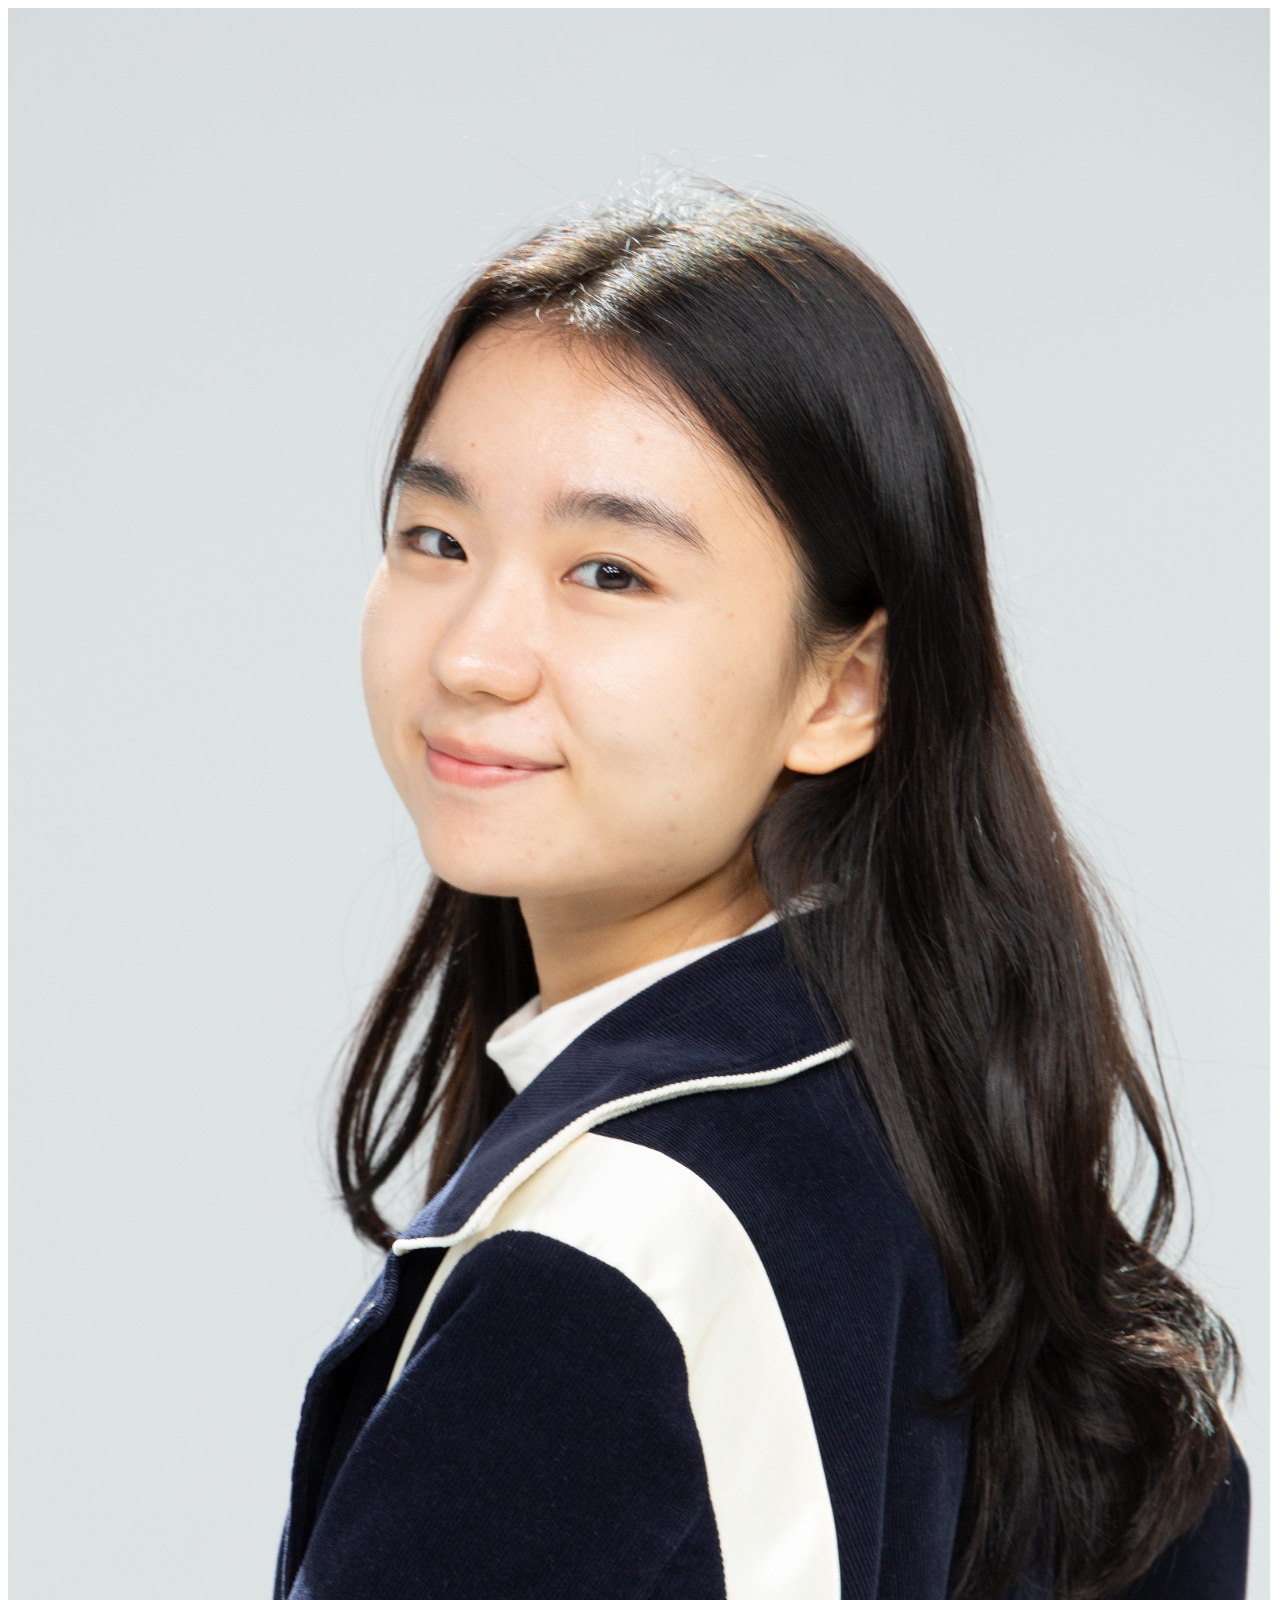
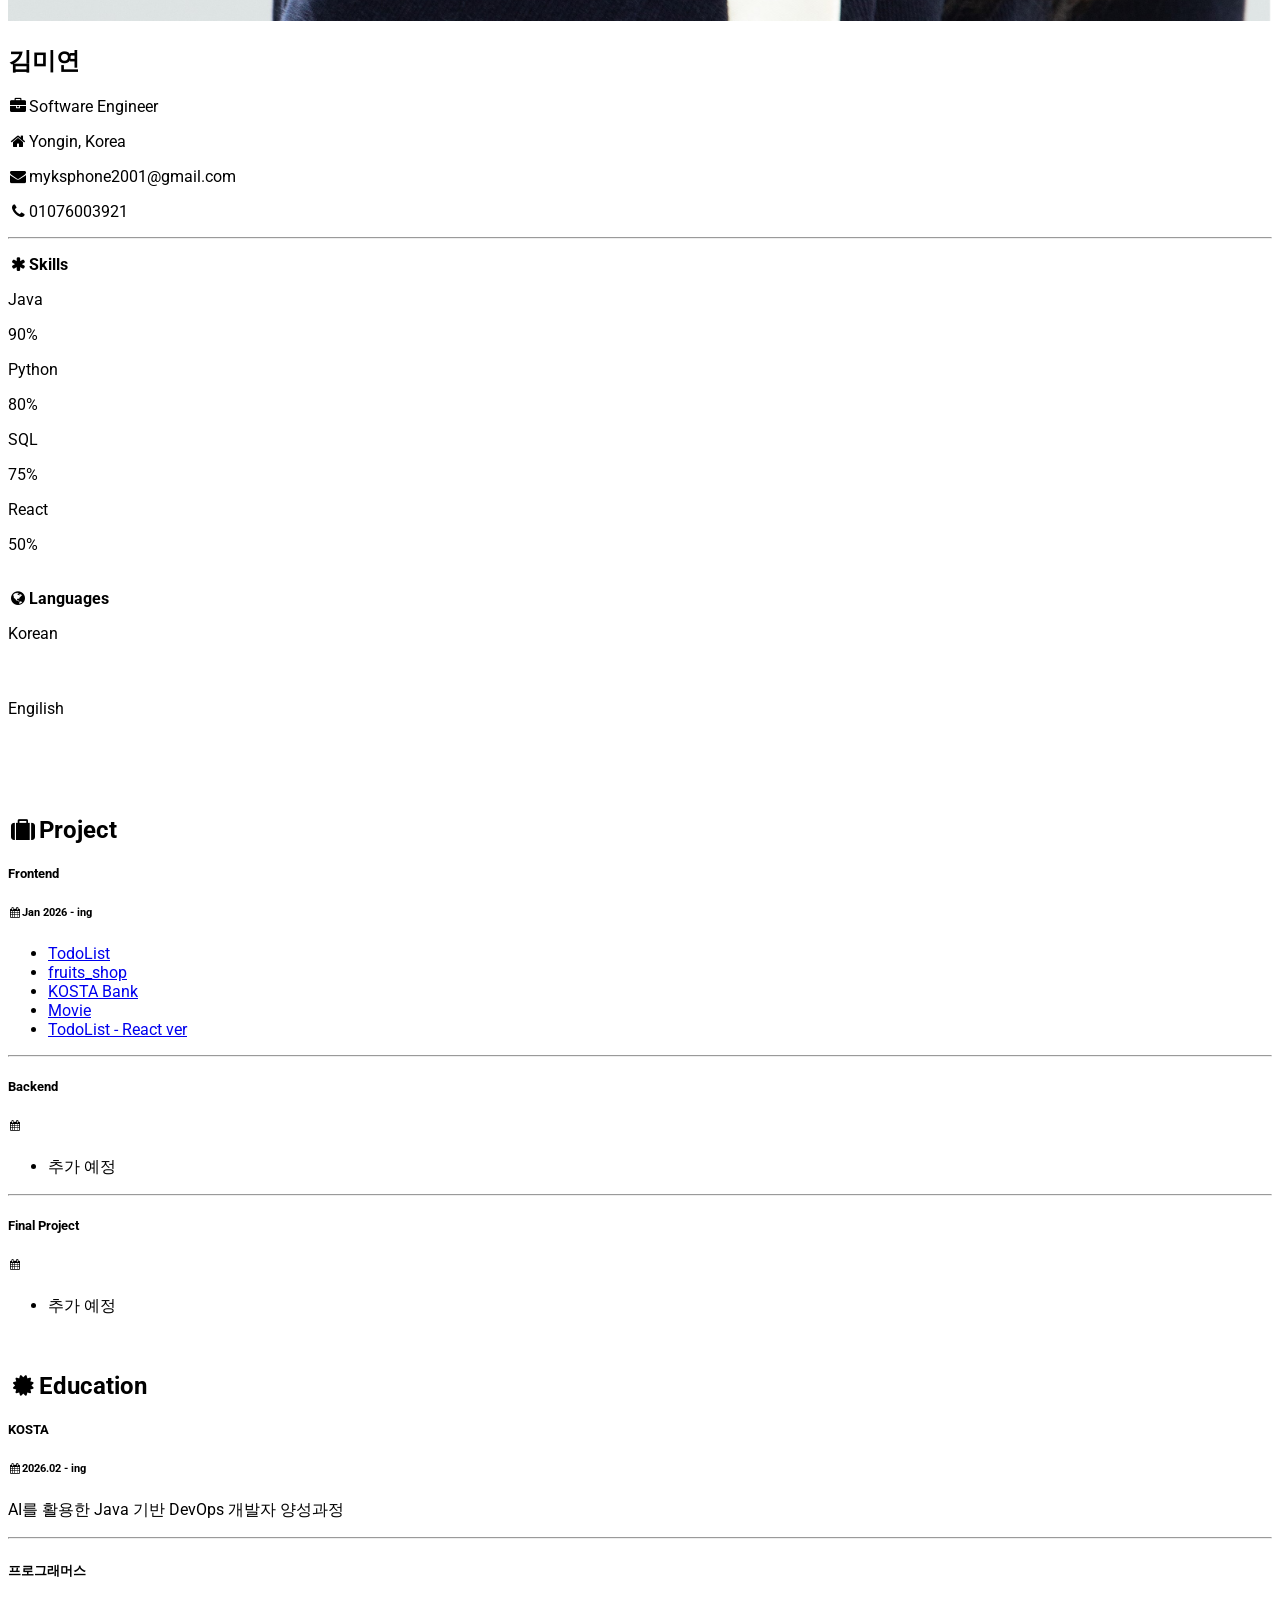
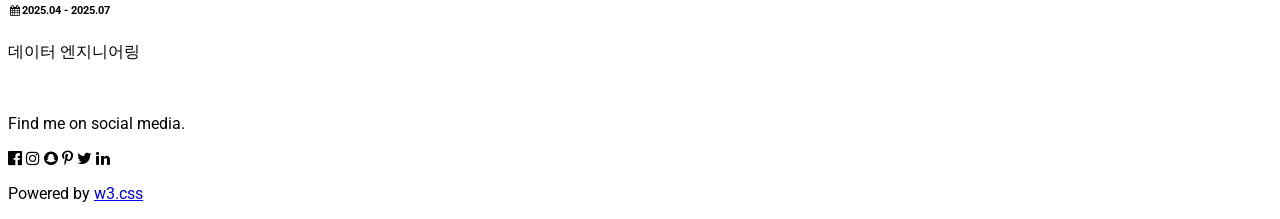
==== commit 2183f1fb: "TodoList React ver 문구 추가" ====
--- a/index.html
+++ b/index.html
@@ -172,7 +172,9 @@
                   <li><a href="fruits_shop_temp/index.html">fruits_shop</a></li>
                   <li><a href="WS_03_template/index.html">KOSTA Bank</a></li>
                   <li><a href="MovieSample/index.html">Movie</a></li>
-                  <li><a href="TodoList_React/index.html">TodoList</a></li>
+                  <li>
+                    <a href="TodoList_React/index.html">TodoList - React ver</a>
+                  </li>
                 </ul>
               </div>
               <hr />
